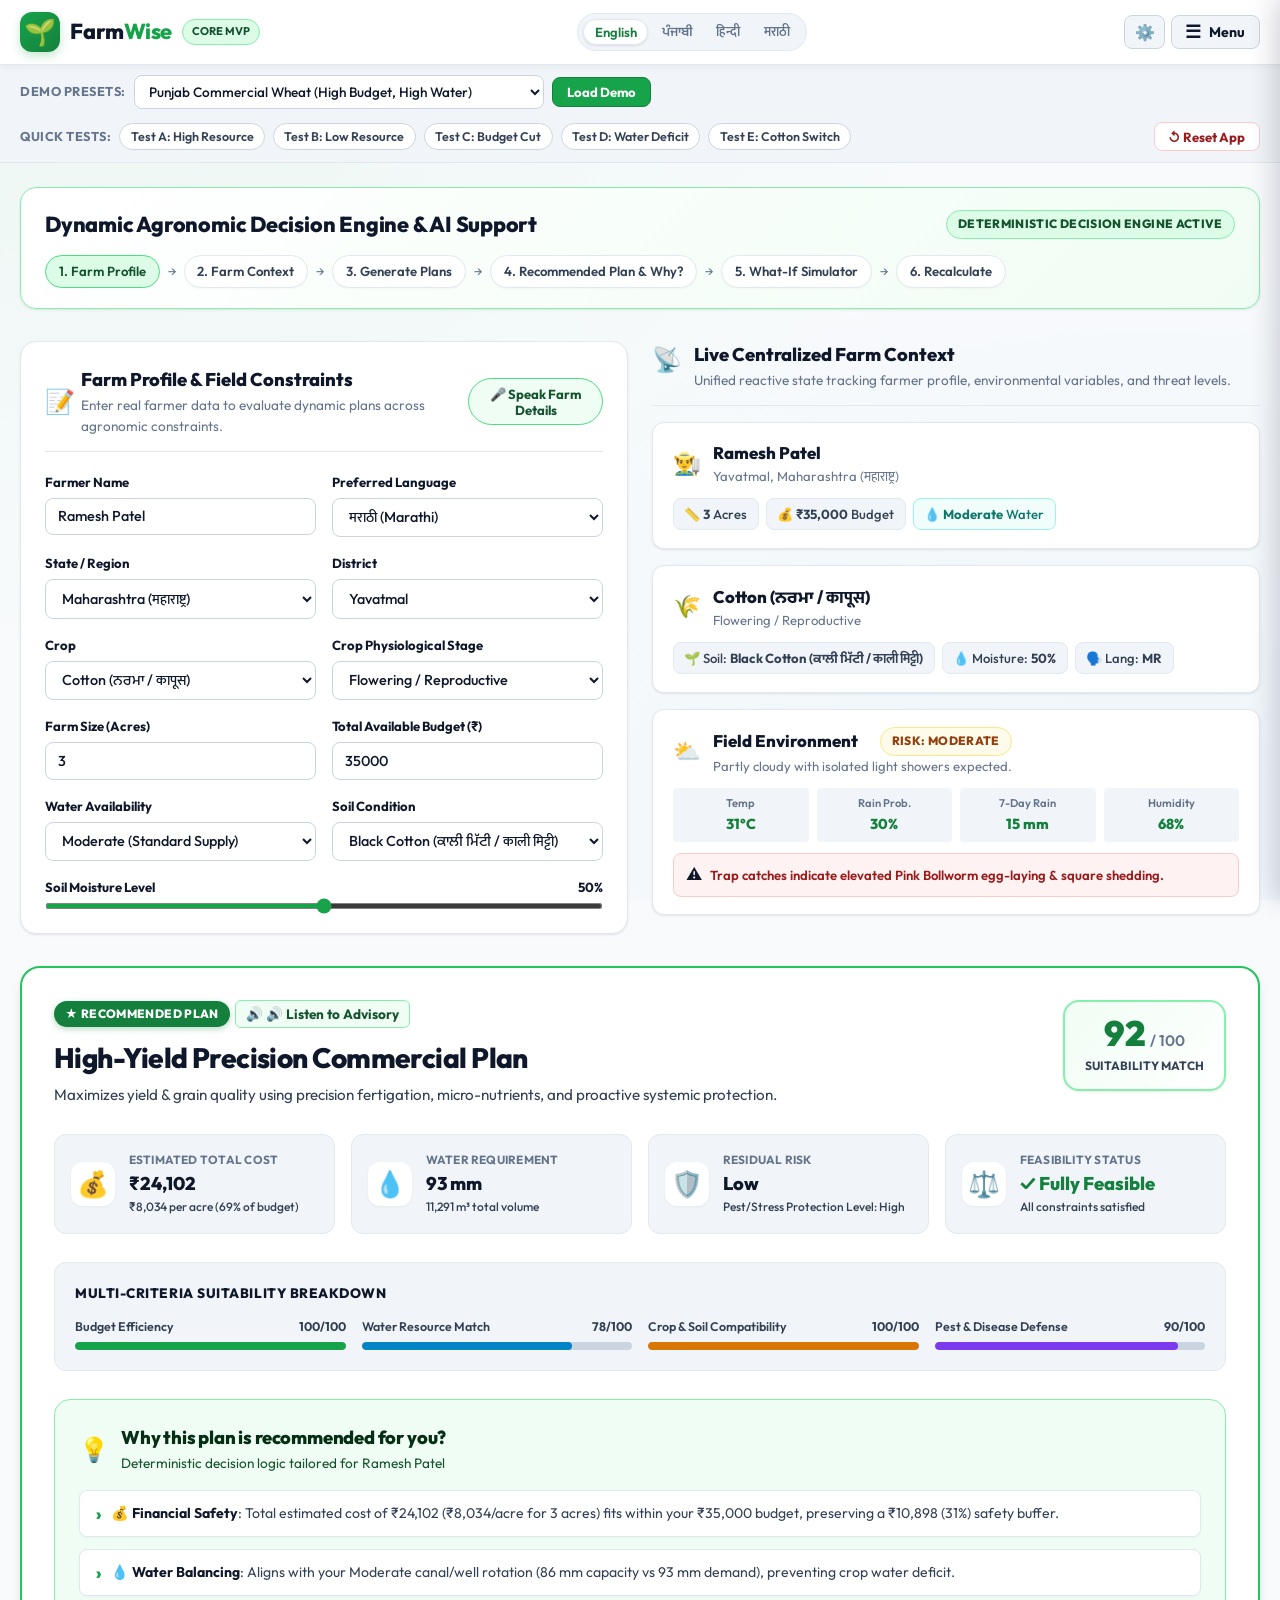
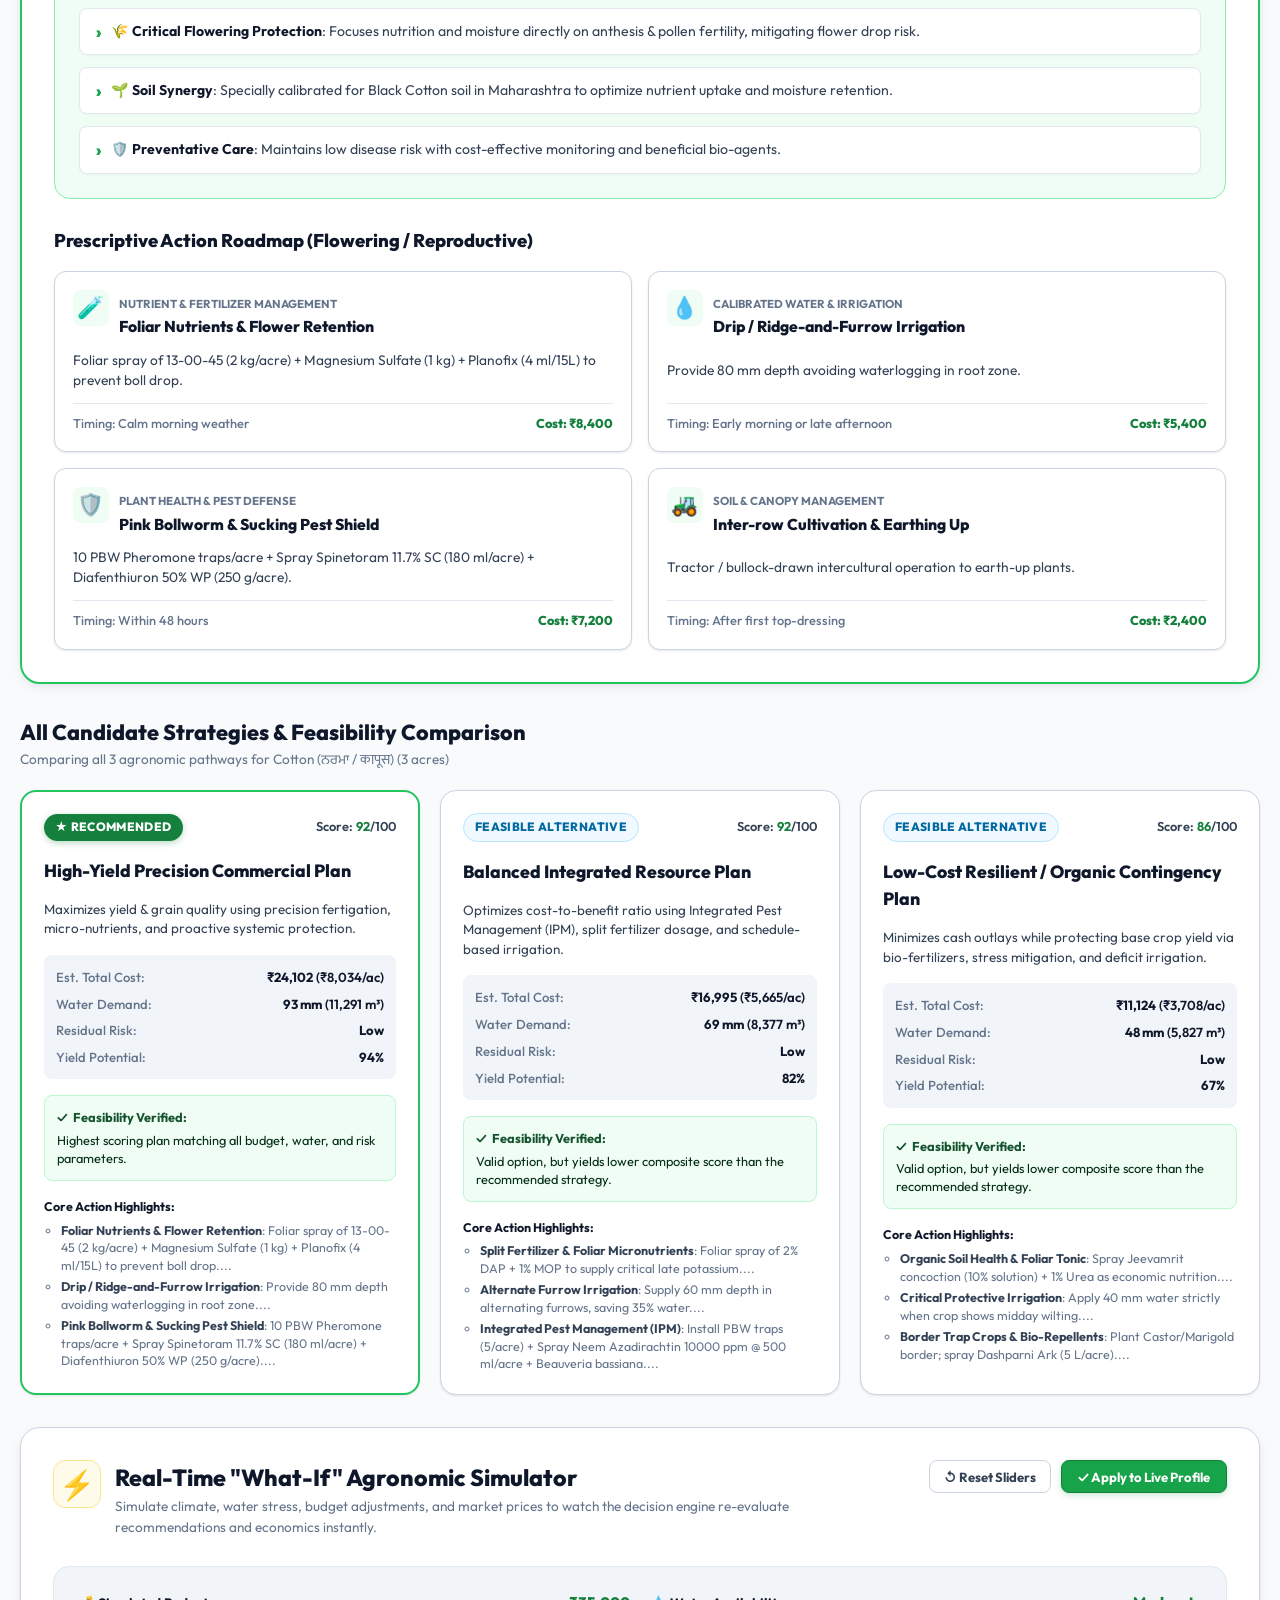
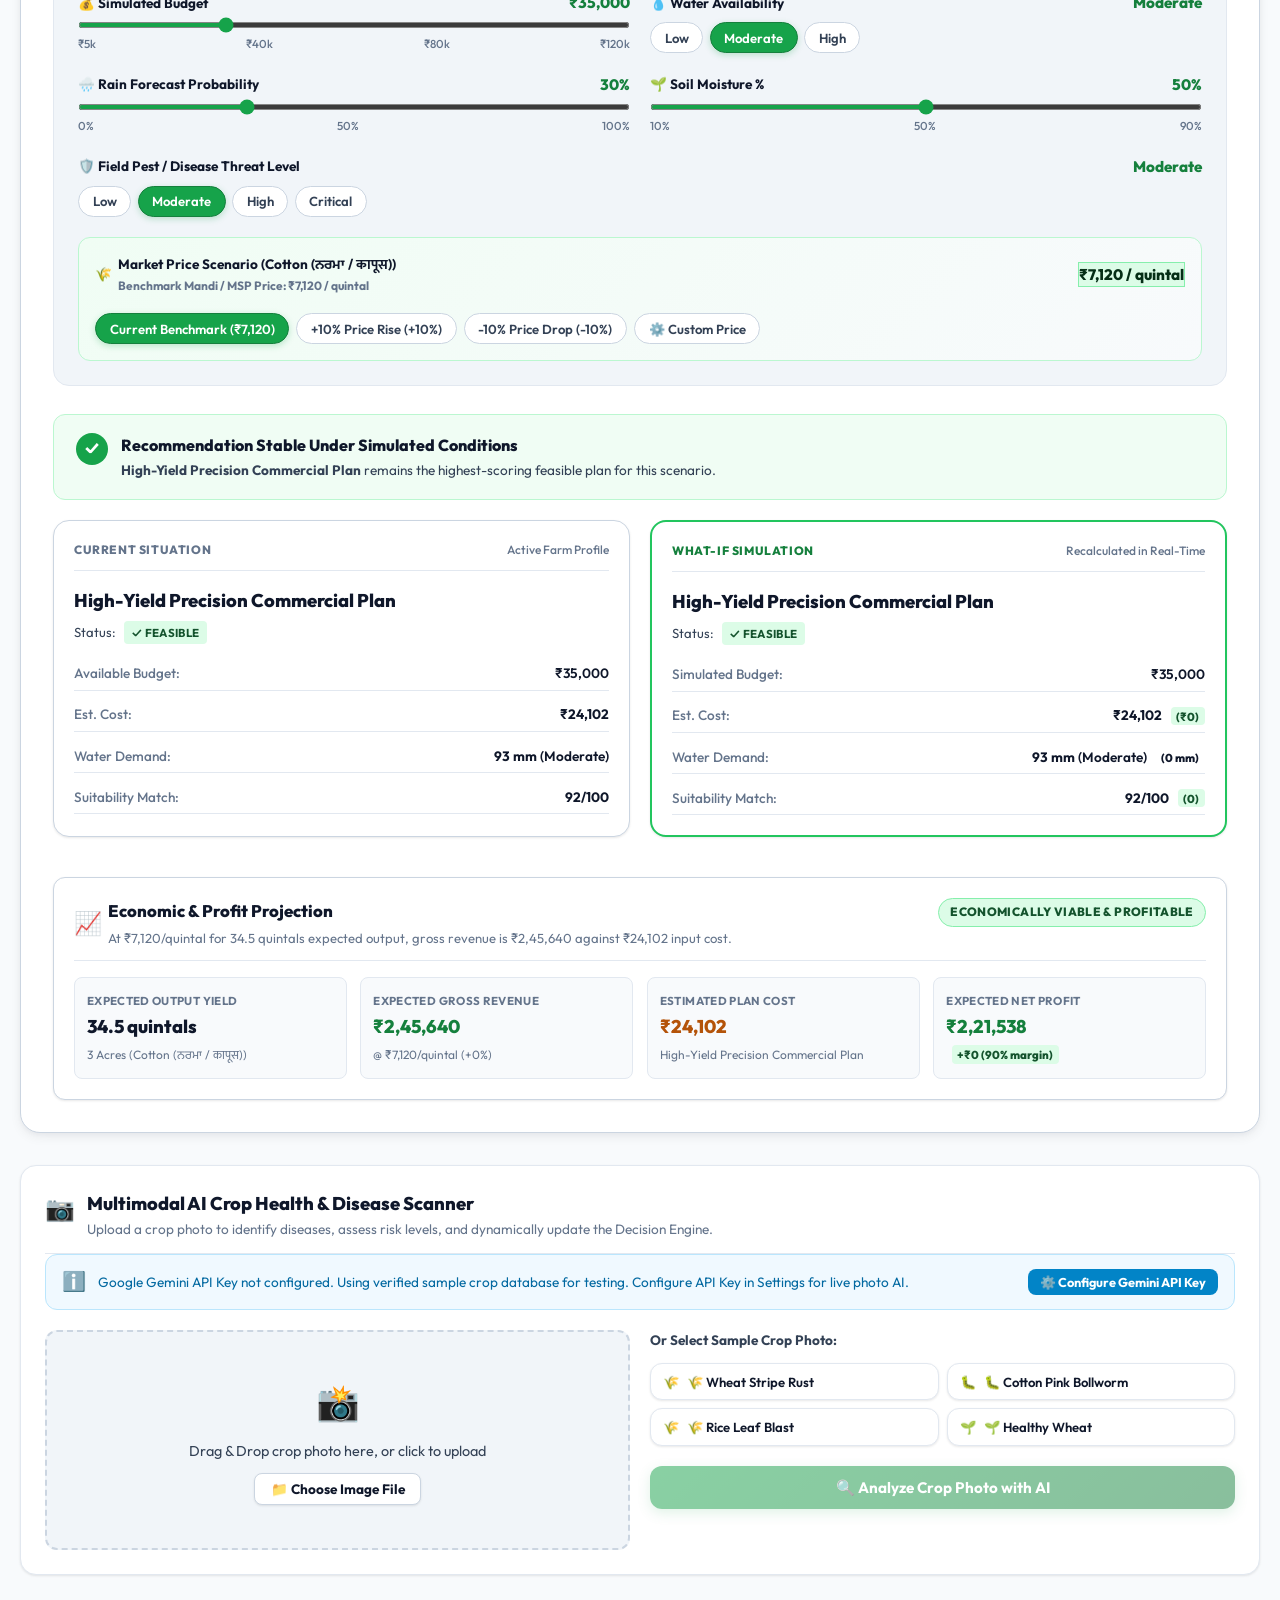
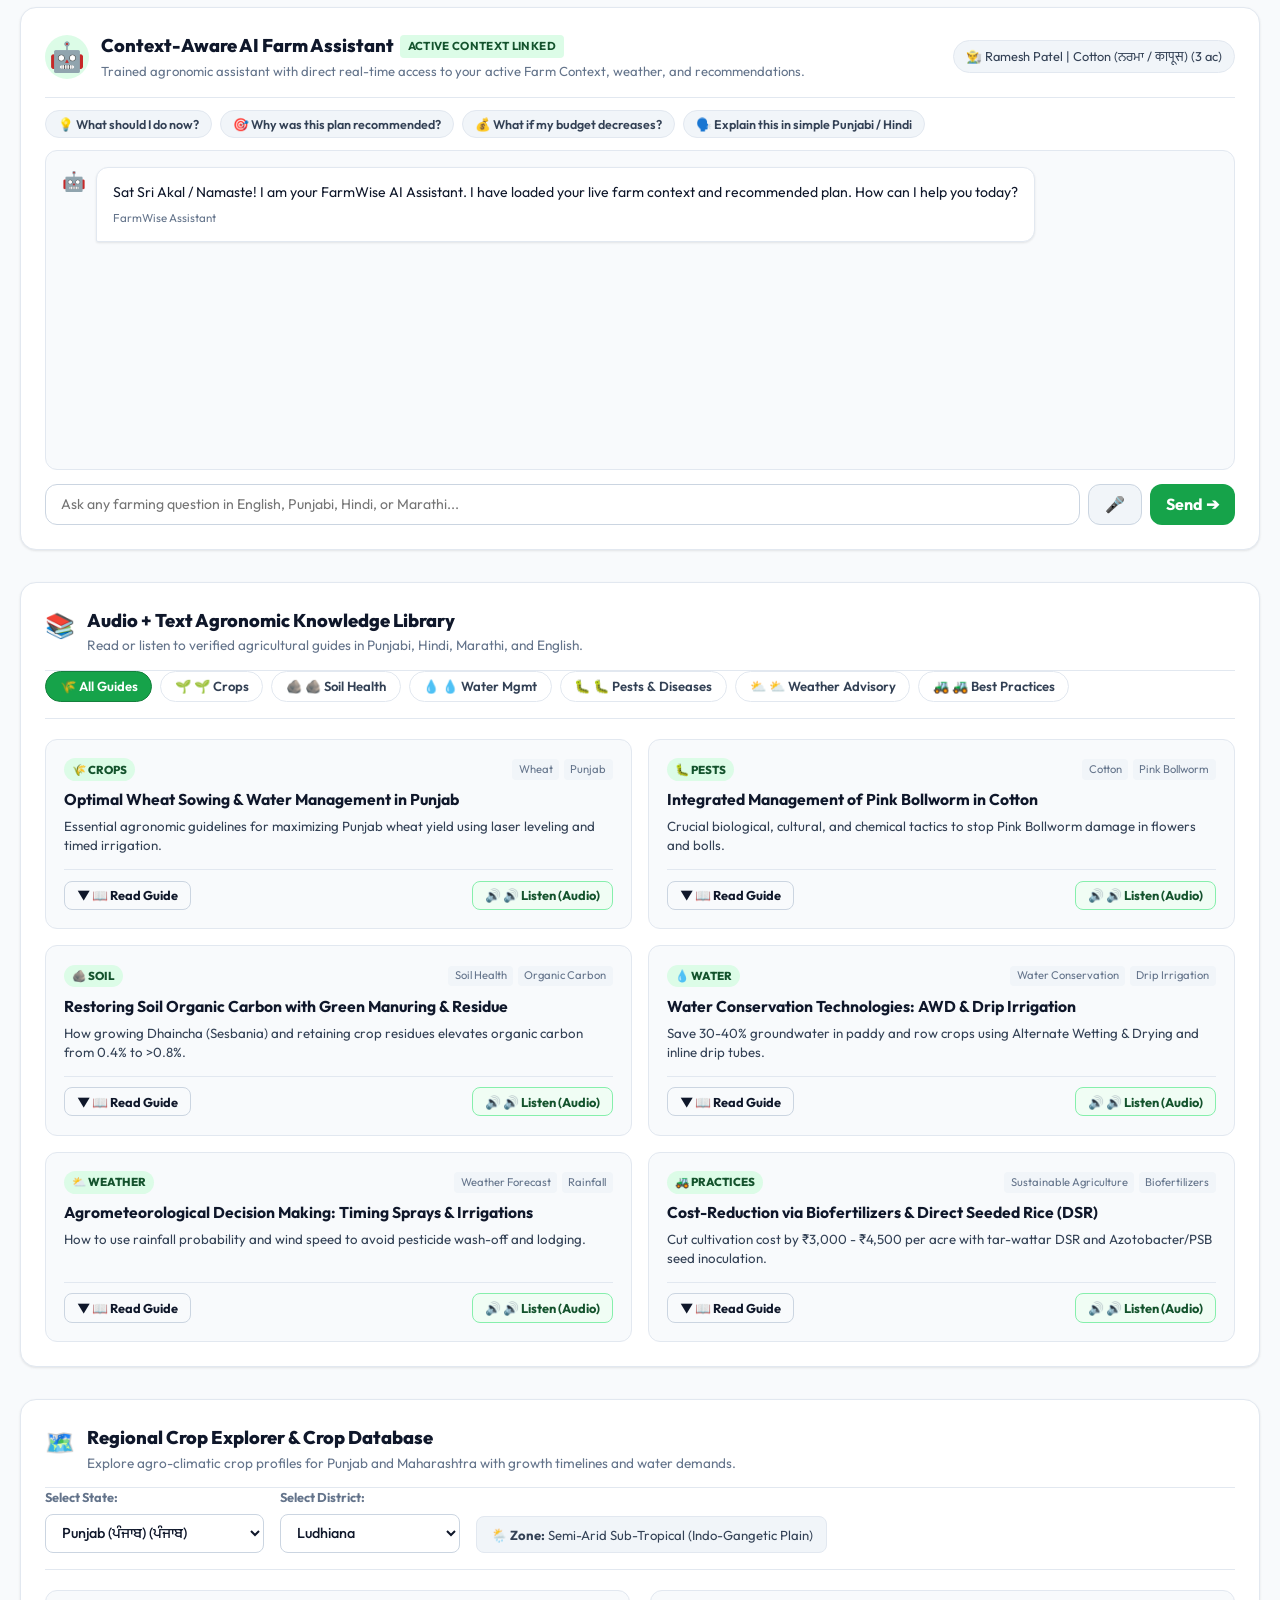
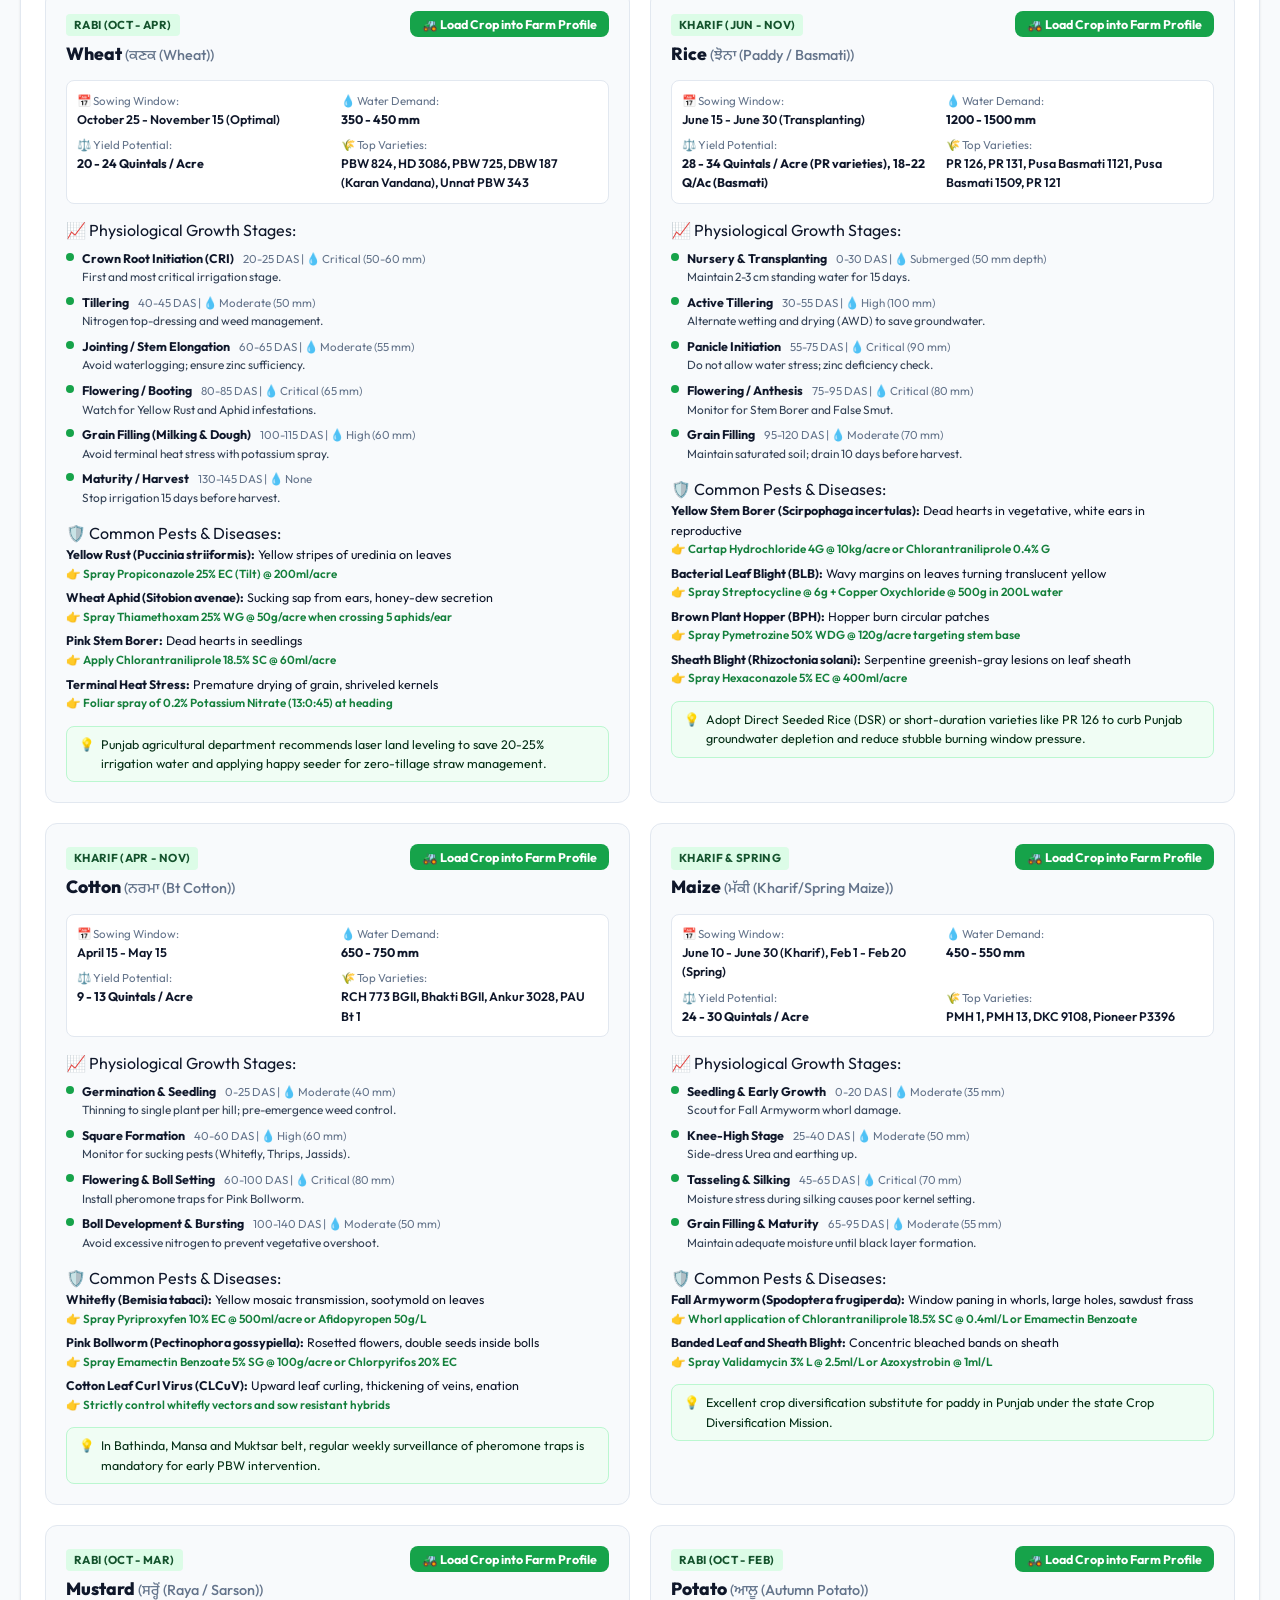
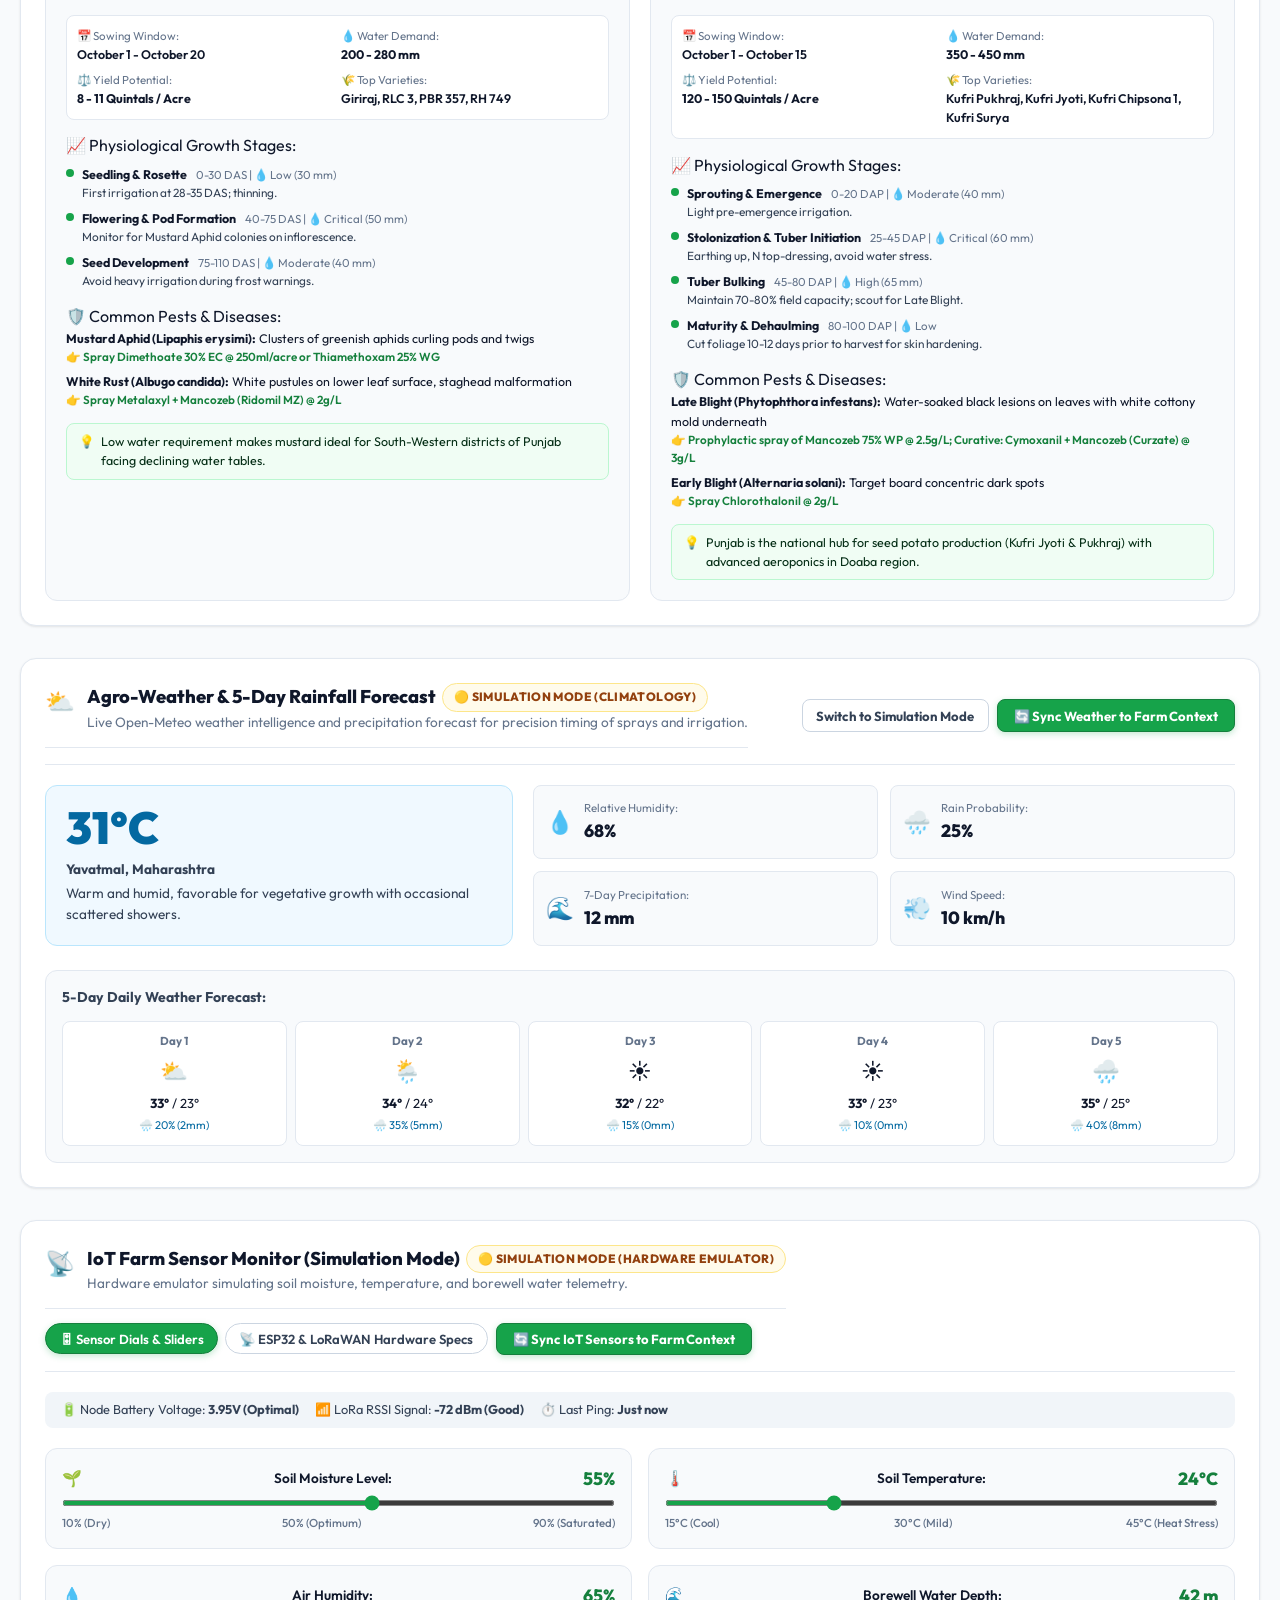
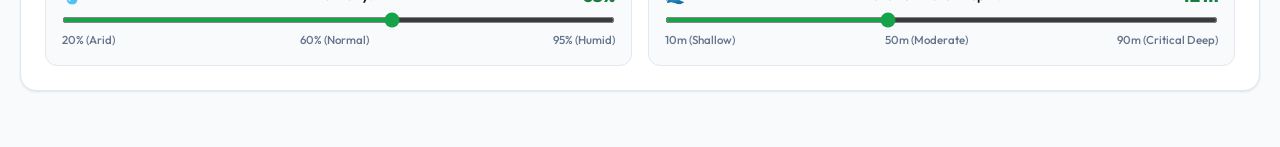
==== index.html @ 0c2447ee "Add files via upload" ====
<!DOCTYPE html>
<html lang="en">
<head>
  <meta charset="UTF-8">
  <meta name="viewport" content="width=device-width, initial-scale=1.0">
  <meta name="description" content="FarmWise - Farmer-First AI Agronomic Decision Support System & What-If Simulator for Precision Farming.">
  <title>FarmWise - Farmer-First AI Decision Engine</title>

  <!-- Google Fonts: Outfit, Inter, Mukta (Devanagari/Hindi/Marathi), Noto Sans Gurmukhi (Punjabi) -->
  <link rel="preconnect" href="https://fonts.googleapis.com">
  <link rel="preconnect" href="https://fonts.gstatic.com" crossorigin>
  <link href="https://fonts.googleapis.com/css2?family=Inter:wght@400;500;600;700;800&family=Mukta:wght@400;500;600;700;800&family=Noto+Sans+Gurmukhi:wght@400;500;600;700;800&family=Outfit:wght@400;500;600;700;800;900&display=swap" rel="stylesheet">

  <!-- Core Stylesheets -->
  <link rel="stylesheet" href="css/design-system.css">
  <link rel="stylesheet" href="css/components.css">
  <link rel="stylesheet" href="css/responsive.css">
</head>
<body>

  <!-- Top Application Header with Prominent Language Selector and Settings -->
  <header class="app-header">
    <div class="header-inner">
      <div class="brand-logo" onclick="scrollToSection('journey-banner-section')" style="cursor: pointer;">
        <div class="brand-icon">🌱</div>
        <div class="brand-name">Farm<span>Wise</span></div>
        <span class="brand-badge" data-i18n="app.badge">Punjab MVP</span>
      </div>

        <!-- Multilingual Language Switcher -->
        <div class="header-lang-selector" id="lang-selector-group">
          <button type="button" class="lang-btn active" data-lang="en">English</button>
          <button type="button" class="lang-btn" data-lang="pa">ਪੰਜਾਬੀ</button>
          <button type="button" class="lang-btn" data-lang="hi">हिन्दी</button>
          <button type="button" class="lang-btn" data-lang="mr">मराठी</button>
        </div>

        <!-- Header Actions: Settings & Collapsible Menu Trigger -->
        <div class="header-actions-group flex-row gap-xs">
          <button type="button" class="btn-settings-header" id="btn-open-settings-header" title="Settings & API Key">⚙️</button>
          <button type="button" class="btn-nav-menu" id="btn-nav-menu" aria-label="Open navigation menu" aria-expanded="false" aria-controls="nav-drawer">
            <span class="nav-menu-icon">☰</span>
            <span data-i18n="nav.menu">Menu</span>
          </button>
        </div>
      </div>
    </div>
  </header>

  <!-- Slide-out Navigation Drawer Backdrop -->
  <div id="nav-drawer-backdrop" class="nav-drawer-backdrop" aria-hidden="true"></div>

  <!-- Slide-out Navigation Drawer -->
  <aside id="nav-drawer" class="nav-drawer" aria-label="Navigation Menu" aria-hidden="true">
    <div class="drawer-header">
      <div class="drawer-brand">
        <div class="drawer-logo-circle">🌱</div>
        <div>
          <div class="drawer-title" data-i18n="app.title">FarmWise</div>
          <div class="drawer-subtitle" data-i18n="nav.allSections">All Modules & Sections</div>
        </div>
      </div>
      <button type="button" id="btn-close-nav-drawer" class="btn-drawer-close" aria-label="Close navigation menu">✕</button>
    </div>

    <div class="drawer-body">
      <div class="drawer-section-heading" data-i18n="nav.allSections">All Modules & Navigation</div>
      <nav class="drawer-nav-list" id="drawer-nav-list">
        <a href="#journey-banner-section" class="drawer-nav-item active" data-target="journey-banner-section">
          <span class="drawer-nav-icon">📊</span>
          <span class="drawer-nav-text" data-i18n="nav.dashboard">Dashboard</span>
        </a>
        <a href="#section-profile" class="drawer-nav-item" data-target="section-profile">
          <span class="drawer-nav-icon">📝</span>
          <span class="drawer-nav-text" data-i18n="nav.profile">Farm Profile</span>
        </a>
        <a href="#section-recommendation" class="drawer-nav-item" data-target="section-recommendation">
          <span class="drawer-nav-icon">★</span>
          <span class="drawer-nav-text" data-i18n="nav.recommendation">Crop Advisory</span>
        </a>
        <a href="#section-alternatives" class="drawer-nav-item" data-target="section-alternatives">
          <span class="drawer-nav-icon">⚖️</span>
          <span class="drawer-nav-text" data-i18n="nav.alternatives">Alternative Plans</span>
        </a>
        <a href="#section-whatif" class="drawer-nav-item" data-target="section-whatif">
          <span class="drawer-nav-icon">⚡</span>
          <span class="drawer-nav-text" data-i18n="nav.whatif">What-If Simulator</span>
        </a>
        <a href="#section-cropscan" class="drawer-nav-item" data-target="section-cropscan">
          <span class="drawer-nav-icon">🔍</span>
          <span class="drawer-nav-text" data-i18n="nav.cropScan">Crop Scan (AI)</span>
        </a>
        <a href="#section-assistant" class="drawer-nav-item" data-target="section-assistant">
          <span class="drawer-nav-icon">🤖</span>
          <span class="drawer-nav-text" data-i18n="nav.assistant">AI Farm Assistant</span>
        </a>
        <a href="#section-library" class="drawer-nav-item" data-target="section-library">
          <span class="drawer-nav-icon">📚</span>
          <span class="drawer-nav-text" data-i18n="nav.library">Knowledge Library</span>
        </a>
        <a href="#section-regional" class="drawer-nav-item" data-target="section-regional">
          <span class="drawer-nav-icon">🗺️</span>
          <span class="drawer-nav-text" data-i18n="nav.regionalCrops">Regional Crops</span>
        </a>
        <a href="#section-weather" class="drawer-nav-item" data-target="section-weather">
          <span class="drawer-nav-icon">🌦️</span>
          <span class="drawer-nav-text" data-i18n="nav.weather">Weather Forecast</span>
        </a>
        <a href="#section-iot" class="drawer-nav-item" data-target="section-iot">
          <span class="drawer-nav-icon">📡</span>
          <span class="drawer-nav-text" data-i18n="nav.iot">IoT Farm Monitor</span>
        </a>
        <button type="button" id="btn-drawer-settings" class="drawer-nav-item btn-drawer-action">
          <span class="drawer-nav-icon">⚙️</span>
          <span class="drawer-nav-text" data-i18n="nav.settings">Settings & API Key</span>
        </button>
      </nav>
    </div>

    <div class="drawer-footer">
      <div class="drawer-footer-badge">
        <span>🟢</span>
        <span data-i18n="app.deterministicActive">Deterministic Calculation Active</span>
      </div>
    </div>
  </aside>

  <!-- Demo Presets & Quick Test Controls Bar -->
  <div class="demo-bar" id="demo-controls-bar">
    <!-- Populated dynamically by demoControls.js -->
  </div>

  <!-- Main Container -->
  <main class="main-content">

    <!-- User Journey Stepper Banner -->
    <section class="journey-banner" id="journey-banner-section">
      <div class="journey-title-row">
        <h1 class="journey-main-title" data-i18n="app.subtitle">Farmer-First AI Decision Engine & Decision Support</h1>
        <span class="badge badge-emerald" data-i18n="app.deterministicActive">Deterministic Calculation Active</span>
      </div>
      <div class="journey-steps-list">
        <div class="step-chip active" onclick="scrollToSection('section-profile')" data-i18n="stepper.step1">
          1. Farm Profile
        </div>
        <span class="step-arrow">→</span>
        <div class="step-chip" onclick="scrollToSection('section-profile')" data-i18n="stepper.step2">
          2. Farm Context
        </div>
        <span class="step-arrow">→</span>
        <div class="step-chip" onclick="scrollToSection('section-recommendation')" data-i18n="stepper.step3">
          3. Generate Plans
        </div>
        <span class="step-arrow">→</span>
        <div class="step-chip" onclick="scrollToSection('section-recommendation')" data-i18n="stepper.step4">
          4. Recommended Plan & Why?
        </div>
        <span class="step-arrow">→</span>
        <div class="step-chip" onclick="scrollToSection('section-whatif')" data-i18n="stepper.step5">
          5. What-If Simulator
        </div>
        <span class="step-arrow">→</span>
        <div class="step-chip" onclick="scrollToSection('section-whatif')" data-i18n="stepper.step6">
          6. Recalculate
        </div>
      </div>
    </section>

    <!-- Top 2-Column Section: Profile Form + Live Context Display -->
    <section id="section-profile" class="section-grid-2col">
      <!-- Farm Profile Form -->
      <div class="form-card" id="farm-profile-container">
        <!-- Rendered & localized by profileForm.js -->
      </div>

      <!-- Live Centralized Farm Context Display -->
      <div class="context-summary-wrapper">
        <div id="farm-context-summary">
          <!-- Populated by contextDisplay.js -->
        </div>
      </div>
    </section>

    <!-- Recommended Plan Hero View -->
    <section id="section-recommendation">
      <div id="recommended-plan-container">
        <!-- Populated by recommendationView.js -->
      </div>
    </section>

    <!-- Alternative Plans & Feasibility Comparison -->
    <section id="section-alternatives">
      <div id="alternative-plans-container">
        <!-- Populated by alternativesView.js -->
      </div>
    </section>

    <!-- Interactive Real-Time What-If Simulator -->
    <section id="section-whatif">
      <div id="whatif-simulator-container">
        <!-- Populated by whatIfSimulator.js -->
      </div>
    </section>

    <!-- Multimodal AI Crop Disease Scanner -->
    <section id="section-cropscan">
      <div id="crop-scan-container">
        <!-- Populated by cropScanView.js -->
      </div>
    </section>

    <!-- Context-Aware AI Farm Assistant -->
    <section id="section-assistant">
      <div id="ai-assistant-container">
        <!-- Populated by assistantView.js -->
      </div>
    </section>

    <!-- Multilingual Audio + Text Knowledge Library -->
    <section id="section-library">
      <div id="knowledge-library-container">
        <!-- Populated by knowledgeLibraryView.js -->
      </div>
    </section>

    <!-- Regional Crop Explorer -->
    <section id="section-regional">
      <div id="regional-crops-container">
        <!-- Populated by regionalCropsView.js -->
      </div>
    </section>

    <!-- Agro-Weather & 5-Day Rainfall Forecast -->
    <section id="section-weather">
      <div id="weather-container">
        <!-- Populated by weatherView.js -->
      </div>
    </section>

    <!-- IoT Farm Monitor (Simulation Mode & Hardware Specs) -->
    <section id="section-iot">
      <div id="iot-monitor-container">
        <!-- Populated by iotMonitorView.js -->
      </div>
    </section>

  </main>

  <!-- Application Toast Notification Element -->
  <div id="farmwise-toast" class="farmwise-toast"></div>

  <!-- Application Bootstrap -->
  <script type="module" src="js/app.js"></script>
</body>
</html>
---- css/design-system.css ----
/**
 * @file design-system.css
 * FarmWise Light Farmer-Friendly Design System
 * Bright, Clean, Outdoor-Readable Theme with Multilingual Regional Script Support
 */

:root {
  /* Core Agricultural Light Palette */
  --primary-900: #052e16;
  --primary-800: #14532d;
  --primary-700: #15803d;
  --primary-600: #16a34a; /* Main Action Green */
  --primary-500: #22c55e;
  --primary-400: #4ade80;
  --primary-300: #86efac;
  --primary-200: #bbf7d0;
  --primary-100: #dcfce7;
  --primary-50:  #f0fdf4;

  /* Natural Earth Accents */
  --accent-earth: #78350f;
  --accent-amber: #d97706;
  --accent-amber-light: #fffbeb;
  --accent-amber-border: #fde68a;
  --accent-amber-text: #92400e;

  --accent-blue: #0284c7;
  --accent-blue-light: #f0f9ff;
  --accent-blue-border: #bae6fd;
  --accent-blue-text: #0369a1;

  --accent-rose: #dc2626;
  --accent-rose-light: #fef2f2;
  --accent-rose-border: #fecaca;
  --accent-rose-text: #991b1b;

  --accent-teal: #0f766e;
  --accent-teal-light: #f0fdfa;
  --accent-teal-border: #99f6e4;

  /* Bright, Crisp Surface Colors (No Dark Backgrounds) */
  --bg-app: #f8fafc;
  --bg-surface: #ffffff;
  --bg-surface-elevated: #ffffff;
  --bg-card: #ffffff;
  --bg-input: #ffffff;
  --bg-muted: #f1f5f9;
  --bg-highlight: #f0fdf4;

  /* High-Contrast Borders */
  --border-subtle: #e2e8f0;
  --border-medium: #cbd5e1;
  --border-card: #e2e8f0;
  --border-green: #86efac;
  --border-focus: #16a34a;

  /* High-Legibility Charcoal Typography */
  --font-sans: 'Outfit', 'Inter', 'Mukta', 'Noto Sans Devanagari', 'Noto Sans Gurmukhi', -apple-system, BlinkMacSystemFont, 'Segoe UI', Roboto, sans-serif;
  --font-indic: 'Mukta', 'Noto Sans Devanagari', 'Noto Sans Gurmukhi', sans-serif;

  --text-main: #0f172a;       /* Deep Slate Charcoal */
  --text-sub: #334155;        /* Medium Dark Charcoal */
  --text-muted: #64748b;      /* Slate Gray for secondary captions */
  --text-emerald: #15803d;    /* Crisp Forest Green */
  --text-amber: #b45309;      /* Dark Amber for high outdoor contrast */
  --text-rose: #b91c1c;       /* Dark Red */

  /* Radii */
  --radius-xs: 4px;
  --radius-sm: 8px;
  --radius-md: 12px;
  --radius-lg: 16px;
  --radius-xl: 20px;
  --radius-full: 9999px;

  /* Soft Natural Shadows */
  --shadow-sm: 0 1px 3px rgba(0, 0, 0, 0.06), 0 1px 2px rgba(0, 0, 0, 0.04);
  --shadow-md: 0 4px 12px rgba(15, 23, 42, 0.06), 0 2px 4px rgba(15, 23, 42, 0.03);
  --shadow-lg: 0 10px 25px rgba(15, 23, 42, 0.08), 0 4px 10px rgba(15, 23, 42, 0.04);
  --shadow-card-hover: 0 12px 28px rgba(22, 163, 74, 0.12), 0 4px 10px rgba(0, 0, 0, 0.05);

  /* Transitions */
  --transition-fast: 0.15s ease;
  --transition-normal: 0.25s ease;
}

/* Base Resets */
*, *::before, *::after {
  box-sizing: border-box;
  margin: 0;
  padding: 0;
}

html {
  font-family: var(--font-sans);
  color: var(--text-main);
  background-color: var(--bg-app);
  background-image: 
    radial-gradient(at 10% 10%, rgba(34, 197, 94, 0.05) 0px, transparent 50%),
    radial-gradient(at 90% 90%, rgba(2, 132, 199, 0.04) 0px, transparent 50%);
  background-attachment: fixed;
  font-size: 16px;
  line-height: 1.55;
  -webkit-font-smoothing: antialiased;
  -moz-osx-font-smoothing: grayscale;
}

body {
  min-height: 100vh;
  display: flex;
  flex-direction: column;
  color: var(--text-main);
}

a {
  color: var(--primary-700);
  text-decoration: none;
  transition: color var(--transition-fast);
}

a:hover {
  color: var(--primary-800);
}

button, input, select, textarea {
  font-family: inherit;
  font-size: inherit;
  color: inherit;
}
---- css/components.css ----
/**
 * @file components.css
 * FarmWise Light Farmer-Friendly UI Component Styles
 * High Outdoor Contrast, White Cards, Fresh Agricultural Accents & Multilingual Support
 */

/* Header & Nav */
.app-header {
  background: #ffffff;
  border-bottom: 1px solid var(--border-subtle);
  position: sticky;
  top: 0;
  z-index: 100;
  padding: 0.75rem 1.25rem;
  box-shadow: 0 2px 8px rgba(0, 0, 0, 0.04);
}

.header-inner {
  max-width: 1280px;
  margin: 0 auto;
  display: flex;
  align-items: center;
  justify-content: space-between;
  gap: 1rem;
}

.brand-logo {
  display: flex;
  align-items: center;
  gap: 0.65rem;
}

.brand-icon {
  font-size: 1.6rem;
  background: linear-gradient(135deg, #16a34a, #15803d);
  width: 40px;
  height: 40px;
  border-radius: var(--radius-md);
  display: flex;
  align-items: center;
  justify-content: center;
  color: #fff;
  box-shadow: 0 4px 10px rgba(22, 163, 74, 0.25);
}

.brand-name {
  font-size: 1.35rem;
  font-weight: 800;
  letter-spacing: -0.02em;
  color: var(--text-main);
}

.brand-name span {
  color: var(--primary-600);
}

.brand-badge {
  font-size: 0.7rem;
  font-weight: 700;
  text-transform: uppercase;
  background: var(--primary-100);
  color: var(--primary-800);
  padding: 0.2rem 0.55rem;
  border-radius: var(--radius-full);
  border: 1px solid var(--primary-300);
}

/* Header Language Selector */
.header-lang-selector {
  display: flex;
  align-items: center;
  background: var(--bg-muted);
  border: 1px solid var(--border-subtle);
  border-radius: var(--radius-full);
  padding: 0.2rem 0.3rem;
  gap: 0.2rem;
}

.lang-btn {
  background: transparent;
  border: none;
  color: var(--text-muted);
  padding: 0.25rem 0.65rem;
  border-radius: var(--radius-full);
  font-size: 0.82rem;
  font-weight: 600;
  cursor: pointer;
  transition: all var(--transition-fast);
}

.lang-btn:hover {
  color: var(--text-main);
}

.lang-btn.active {
  background: #ffffff;
  color: var(--primary-700);
  box-shadow: var(--shadow-sm);
  border: 1px solid var(--border-subtle);
}

.header-nav {
  display: flex;
  align-items: center;
  gap: 0.4rem;
}

.nav-link {
  font-size: 0.88rem;
  font-weight: 600;
  color: var(--text-sub);
  padding: 0.4rem 0.75rem;
  border-radius: var(--radius-sm);
  transition: all var(--transition-fast);
  cursor: pointer;
  background: transparent;
  border: none;
}

.nav-link:hover {
  color: var(--primary-700);
  background: var(--primary-50);
}

/* Demo Controls Bar */
.demo-bar {
  background: #f1f5f9;
  border-bottom: 1px solid var(--border-subtle);
  padding: 0.65rem 1.25rem;
}

.demo-bar-wrapper {
  max-width: 1280px;
  margin: 0 auto;
  display: flex;
  flex-wrap: wrap;
  align-items: center;
  justify-content: space-between;
  gap: 0.85rem;
}

.demo-presets-group, .demo-quick-tests, .demo-reset-group {
  display: flex;
  align-items: center;
  gap: 0.5rem;
  flex-wrap: wrap;
}

.demo-label {
  font-size: 0.8rem;
  font-weight: 700;
  color: var(--text-muted);
  text-transform: uppercase;
  letter-spacing: 0.04em;
}

.demo-select {
  background: #ffffff;
  border: 1px solid var(--border-medium);
  color: var(--text-main);
  padding: 0.35rem 0.65rem;
  border-radius: var(--radius-sm);
  font-size: 0.85rem;
  font-weight: 500;
  cursor: pointer;
  outline: none;
}

.demo-select:focus {
  border-color: var(--primary-600);
  box-shadow: 0 0 0 2px rgba(22, 163, 74, 0.15);
}

.btn-demo-load, .btn-reset-app {
  background: var(--primary-600);
  color: #fff;
  border: 1px solid var(--primary-700);
  padding: 0.35rem 0.85rem;
  border-radius: var(--radius-sm);
  font-size: 0.82rem;
  font-weight: 700;
  cursor: pointer;
  transition: all var(--transition-fast);
}

.btn-demo-load:hover {
  background: var(--primary-700);
}

.btn-reset-app {
  background: #fff;
  border: 1px solid var(--accent-rose-border);
  color: var(--accent-rose-text);
}

.btn-reset-app:hover {
  background: var(--accent-rose-light);
}

.btn-test-pill {
  background: #ffffff;
  border: 1px solid var(--border-medium);
  color: var(--text-sub);
  padding: 0.3rem 0.65rem;
  border-radius: var(--radius-full);
  font-size: 0.78rem;
  font-weight: 600;
  cursor: pointer;
  transition: all var(--transition-fast);
}

.btn-test-pill:hover {
  background: var(--primary-50);
  color: var(--primary-700);
  border-color: var(--primary-400);
}

/* Main Container */
.main-content {
  max-width: 1280px;
  margin: 0 auto;
  padding: 1.5rem 1.25rem 3.5rem;
  width: 100%;
  display: flex;
  flex-direction: column;
  gap: 2rem;
}

/* User Journey Stepper Banner */
.journey-banner {
  background: linear-gradient(135deg, #ffffff, #f0fdf4);
  border: 1px solid var(--border-green);
  border-radius: var(--radius-lg);
  padding: 1.25rem 1.5rem;
  display: flex;
  flex-direction: column;
  gap: 0.85rem;
  box-shadow: var(--shadow-sm);
}

.journey-title-row {
  display: flex;
  align-items: center;
  justify-content: space-between;
  flex-wrap: wrap;
  gap: 0.5rem;
}

.journey-main-title {
  font-size: 1.35rem;
  font-weight: 800;
  color: var(--text-main);
  letter-spacing: -0.01em;
}

.journey-steps-list {
  display: flex;
  align-items: center;
  gap: 0.5rem;
  flex-wrap: wrap;
}

.step-chip {
  font-size: 0.82rem;
  font-weight: 600;
  background: #ffffff;
  border: 1px solid var(--border-subtle);
  color: var(--text-sub);
  padding: 0.35rem 0.8rem;
  border-radius: var(--radius-full);
  display: flex;
  align-items: center;
  gap: 0.35rem;
  cursor: pointer;
  transition: all var(--transition-fast);
  box-shadow: 0 1px 2px rgba(0,0,0,0.03);
}

.step-chip:hover, .step-chip.active {
  background: var(--primary-100);
  color: var(--primary-800);
  border-color: var(--primary-400);
}

.step-arrow {
  color: var(--text-muted);
  font-size: 0.8rem;
}

/* Grid Layouts */
.section-grid-2col {
  display: grid;
  grid-template-columns: 1fr 1fr;
  gap: 1.5rem;
}

/* White Form Card */
.form-card {
  background: #ffffff;
  border: 1px solid var(--border-card);
  border-radius: var(--radius-lg);
  padding: 1.5rem;
  box-shadow: var(--shadow-sm);
  display: flex;
  flex-direction: column;
  gap: 1.25rem;
}

.form-header {
  display: flex;
  align-items: flex-start;
  gap: 0.75rem;
  border-bottom: 1px solid var(--border-subtle);
  padding-bottom: 0.85rem;
}

.form-icon {
  font-size: 1.5rem;
}

.form-title {
  font-size: 1.15rem;
  font-weight: 800;
  color: var(--text-main);
}

.form-subtitle {
  font-size: 0.85rem;
  color: var(--text-muted);
}

.fields-grid {
  display: grid;
  grid-template-columns: repeat(2, 1fr);
  gap: 1rem;
}

.field-group {
  display: flex;
  flex-direction: column;
  gap: 0.35rem;
}

.field-group.span-2 {
  grid-column: span 2;
}

.field-label {
  font-size: 0.82rem;
  font-weight: 700;
  color: var(--text-main);
  display: flex;
  justify-content: space-between;
  align-items: center;
}

.field-input, .field-select {
  background: #ffffff;
  border: 1px solid var(--border-medium);
  border-radius: var(--radius-sm);
  color: var(--text-main);
  padding: 0.55rem 0.75rem;
  font-size: 0.9rem;
  font-weight: 500;
  outline: none;
  transition: border-color var(--transition-fast), box-shadow var(--transition-fast);
  width: 100%;
}

.field-input:focus, .field-select:focus {
  border-color: var(--primary-600);
  box-shadow: 0 0 0 3px rgba(22, 163, 74, 0.15);
}

.range-slider-wrapper {
  display: flex;
  flex-direction: column;
  gap: 0.35rem;
}

.field-range {
  accent-color: var(--primary-600);
  cursor: pointer;
  height: 6px;
  border-radius: var(--radius-full);
}

/* Farm Context Summary Styles */
.context-grid {
  display: flex;
  flex-direction: column;
  gap: 1rem;
}

.context-card {
  background: #ffffff;
  border: 1px solid var(--border-card);
  border-radius: var(--radius-md);
  padding: 1.1rem 1.25rem;
  box-shadow: var(--shadow-sm);
}

.context-card-header {
  display: flex;
  align-items: center;
  gap: 0.75rem;
  margin-bottom: 0.75rem;
}

.context-icon {
  font-size: 1.4rem;
}

.context-title {
  font-size: 1.05rem;
  font-weight: 800;
  color: var(--text-main);
}

.context-subtitle {
  font-size: 0.82rem;
  color: var(--text-muted);
}

.context-chips {
  display: flex;
  flex-wrap: wrap;
  gap: 0.45rem;
}

.chip {
  background: var(--bg-muted);
  border: 1px solid var(--border-subtle);
  color: var(--text-sub);
  padding: 0.3rem 0.65rem;
  border-radius: var(--radius-sm);
  font-size: 0.82rem;
  font-weight: 500;
}

.weather-metrics-row {
  display: grid;
  grid-template-columns: repeat(4, 1fr);
  gap: 0.5rem;
  margin: 0.75rem 0 0.5rem;
}

.weather-metric {
  background: var(--bg-muted);
  border-radius: var(--radius-xs);
  padding: 0.45rem 0.5rem;
  text-align: center;
  display: flex;
  flex-direction: column;
}

.w-label {
  font-size: 0.7rem;
  color: var(--text-muted);
  font-weight: 600;
}

.w-val {
  font-size: 0.9rem;
  font-weight: 800;
  color: var(--primary-700);
}

.risk-indicator-box {
  background: var(--accent-rose-light);
  border: 1px solid var(--accent-rose-border);
  border-radius: var(--radius-sm);
  padding: 0.55rem 0.75rem;
  display: flex;
  align-items: center;
  gap: 0.5rem;
  margin-top: 0.65rem;
}

.risk-icon {
  font-size: 1rem;
}

.risk-text {
  font-size: 0.82rem;
  color: var(--accent-rose-text);
  font-weight: 600;
}

/* Badges */
.badge {
  display: inline-flex;
  align-items: center;
  gap: 0.3rem;
  padding: 0.25rem 0.7rem;
  border-radius: var(--radius-full);
  font-size: 0.75rem;
  font-weight: 800;
  letter-spacing: 0.03em;
  text-transform: uppercase;
}

.badge-recommended {
  background: #15803d;
  color: #ffffff;
  box-shadow: 0 2px 6px rgba(21, 128, 61, 0.3);
}

.badge-conditional {
  background: var(--accent-amber-light);
  border: 1px solid var(--accent-amber-border);
  color: var(--accent-amber-text);
}

.badge-feasible-alt {
  background: var(--accent-blue-light);
  border: 1px solid var(--accent-blue-border);
  color: var(--accent-blue-text);
}

.badge-infeasible {
  background: var(--accent-rose-light);
  border: 1px solid var(--accent-rose-border);
  color: var(--accent-rose-text);
}

.badge-emerald {
  background: var(--primary-100);
  border: 1px solid var(--primary-300);
  color: var(--primary-800);
}

.badge-amber {
  background: var(--accent-amber-light);
  border: 1px solid var(--accent-amber-border);
  color: var(--accent-amber-text);
}

.badge-rose, .badge-danger-glow {
  background: var(--accent-rose-light);
  border: 1px solid var(--accent-rose-border);
  color: var(--accent-rose-text);
}

.badge-blue {
  background: var(--accent-blue-light);
  border: 1px solid var(--accent-blue-border);
  color: var(--accent-blue-text);
}

.badge-teal {
  background: var(--accent-teal-light);
  border: 1px solid var(--accent-teal-border);
  color: var(--accent-teal);
}

.badge-emerald-sm {
  background: var(--primary-100);
  color: var(--primary-800);
  padding: 0.15rem 0.5rem;
  border-radius: var(--radius-xs);
  font-size: 0.72rem;
  font-weight: 700;
}

.badge-amber-sm {
  background: var(--accent-amber-light);
  color: var(--accent-amber-text);
  padding: 0.15rem 0.5rem;
  border-radius: var(--radius-xs);
  font-size: 0.72rem;
  font-weight: 700;
}

/* Recommendation Hero View (Clean Bright Card) */
.recommendation-hero-card {
  background: #ffffff;
  border-radius: var(--radius-xl);
  padding: 2rem;
  box-shadow: var(--shadow-md);
  display: flex;
  flex-direction: column;
  gap: 1.75rem;
  position: relative;
}

.hero-feasible {
  border: 2px solid var(--primary-500);
}

.hero-warning {
  border: 2px solid var(--accent-amber);
}

.rec-header {
  display: flex;
  justify-content: space-between;
  align-items: flex-start;
  gap: 1.5rem;
  flex-wrap: wrap;
}

.rec-title {
  font-size: 1.75rem;
  font-weight: 800;
  color: var(--text-main);
  margin: 0.5rem 0 0.25rem;
  letter-spacing: -0.02em;
}

.rec-desc {
  font-size: 0.95rem;
  color: var(--text-sub);
  max-width: 800px;
  line-height: 1.5;
}

.rec-score-box {
  background: linear-gradient(135deg, #f0fdf4, #ffffff);
  border: 2px solid var(--primary-300);
  border-radius: var(--radius-lg);
  padding: 0.85rem 1.25rem;
  text-align: center;
  min-width: 140px;
  display: flex;
  flex-direction: column;
  align-items: center;
  justify-content: center;
  box-shadow: var(--shadow-sm);
}

.score-radial {
  display: flex;
  align-items: baseline;
  gap: 0.2rem;
}

.score-number {
  font-size: 2.2rem;
  font-weight: 900;
  color: var(--primary-700);
  line-height: 1;
}

.score-max {
  font-size: 0.95rem;
  color: var(--text-muted);
  font-weight: 600;
}

.score-label {
  font-size: 0.75rem;
  font-weight: 700;
  text-transform: uppercase;
  color: var(--text-sub);
  margin-top: 0.3rem;
}

/* Metrics Grid */
.rec-metrics-grid {
  display: grid;
  grid-template-columns: repeat(4, 1fr);
  gap: 1rem;
}

.metric-card {
  background: var(--bg-muted);
  border: 1px solid var(--border-subtle);
  border-radius: var(--radius-md);
  padding: 1rem;
  display: flex;
  align-items: center;
  gap: 0.85rem;
}

.metric-icon {
  font-size: 1.6rem;
  background: #ffffff;
  width: 44px;
  height: 44px;
  border-radius: var(--radius-md);
  display: flex;
  align-items: center;
  justify-content: center;
  box-shadow: 0 1px 3px rgba(0,0,0,0.05);
}

.metric-details {
  display: flex;
  flex-direction: column;
}

.metric-title {
  font-size: 0.74rem;
  font-weight: 700;
  color: var(--text-muted);
  text-transform: uppercase;
  letter-spacing: 0.02em;
}

.metric-value {
  font-size: 1.15rem;
  font-weight: 800;
  color: var(--text-main);
}

.metric-sub {
  font-size: 0.75rem;
  color: var(--text-sub);
  font-weight: 500;
}

.status-ok {
  color: var(--primary-700);
}

.status-warn {
  color: var(--accent-amber-text);
}

/* Score Breakdown Panel */
.score-breakdown-panel {
  background: var(--bg-muted);
  border: 1px solid var(--border-subtle);
  border-radius: var(--radius-md);
  padding: 1.25rem;
}

.breakdown-title {
  font-size: 0.85rem;
  font-weight: 800;
  text-transform: uppercase;
  letter-spacing: 0.04em;
  color: var(--text-main);
  margin-bottom: 0.85rem;
}

.breakdown-grid {
  display: grid;
  grid-template-columns: repeat(4, 1fr);
  gap: 1rem;
}

.score-bar-item {
  display: flex;
  flex-direction: column;
  gap: 0.35rem;
}

.bar-header {
  display: flex;
  justify-content: space-between;
  font-size: 0.78rem;
  color: var(--text-sub);
  font-weight: 600;
}

.progress-track {
  height: 8px;
  background: #cbd5e1;
  border-radius: var(--radius-full);
  overflow: hidden;
}

.progress-fill {
  height: 100%;
  border-radius: var(--radius-full);
  transition: width 0.4s ease;
}

.fill-budget { background: #16a34a; }
.fill-water { background: #0284c7; }
.fill-agronomy { background: #d97706; }
.fill-risk { background: #7c3aed; }

/* WHY THIS PLAN? Box (Clean High Contrast) */
.why-this-plan-box {
  background: #f0fdf4;
  border: 1px solid var(--primary-300);
  border-radius: var(--radius-lg);
  padding: 1.5rem;
}

.why-header {
  display: flex;
  align-items: center;
  gap: 0.75rem;
  margin-bottom: 1rem;
}

.why-badge-icon {
  font-size: 1.5rem;
}

.why-title {
  font-size: 1.15rem;
  font-weight: 800;
  letter-spacing: -0.01em;
  color: var(--primary-900);
}

.why-subtitle {
  font-size: 0.85rem;
  color: var(--primary-800);
}

.why-reasons-list {
  list-style: none;
  display: flex;
  flex-direction: column;
  gap: 0.75rem;
}

.reason-item {
  display: flex;
  align-items: flex-start;
  gap: 0.65rem;
  background: #ffffff;
  border: 1px solid var(--border-subtle);
  border-radius: var(--radius-sm);
  padding: 0.75rem 1rem;
  box-shadow: 0 1px 3px rgba(0,0,0,0.03);
}

.reason-bullet {
  font-size: 1.1rem;
  font-weight: 900;
  color: var(--primary-600);
  line-height: 1.2;
}

.reason-text {
  font-size: 0.88rem;
  color: var(--text-sub);
  line-height: 1.45;
}

.reason-text strong {
  color: var(--text-main);
}

/* Action Roadmap */
.actions-roadmap-section {
  display: flex;
  flex-direction: column;
  gap: 1rem;
}

.actions-heading {
  font-size: 1.15rem;
  font-weight: 800;
  color: var(--text-main);
}

.actions-grid {
  display: grid;
  grid-template-columns: repeat(2, 1fr);
  gap: 1rem;
}

.action-card {
  background: #ffffff;
  border: 1px solid var(--border-medium);
  border-radius: var(--radius-md);
  padding: 1.1rem;
  display: flex;
  flex-direction: column;
  justify-content: space-between;
  gap: 0.75rem;
  transition: transform var(--transition-fast), border-color var(--transition-fast);
  box-shadow: var(--shadow-sm);
}

.action-card:hover {
  transform: translateY(-2px);
  border-color: var(--primary-500);
}

.action-top {
  display: flex;
  align-items: flex-start;
  gap: 0.65rem;
}

.action-cat-icon {
  font-size: 1.35rem;
  background: var(--primary-50);
  width: 36px;
  height: 36px;
  border-radius: var(--radius-sm);
  display: flex;
  align-items: center;
  justify-content: center;
  flex-shrink: 0;
}

.action-cat-title {
  font-size: 0.72rem;
  font-weight: 700;
  text-transform: uppercase;
  color: var(--text-muted);
}

.action-title {
  font-size: 0.98rem;
  font-weight: 800;
  color: var(--text-main);
}

.action-desc {
  font-size: 0.86rem;
  color: var(--text-sub);
  line-height: 1.45;
}

.action-bottom {
  display: flex;
  justify-content: space-between;
  align-items: center;
  border-top: 1px solid var(--border-subtle);
  padding-top: 0.65rem;
  font-size: 0.8rem;
}

.action-timing {
  color: var(--text-muted);
  font-weight: 500;
}

.action-cost {
  font-weight: 800;
  color: var(--primary-700);
}

/* Alternatives & Comparison Grid */
.alternatives-wrapper {
  display: flex;
  flex-direction: column;
  gap: 1.25rem;
}

.section-header-row {
  display: flex;
  justify-content: space-between;
  align-items: flex-end;
}

.section-title {
  font-size: 1.35rem;
  font-weight: 800;
  color: var(--text-main);
}

.section-subtitle {
  font-size: 0.85rem;
  color: var(--text-muted);
}

.plans-comparison-grid {
  display: grid;
  grid-template-columns: repeat(3, 1fr);
  gap: 1.25rem;
}

.plan-card {
  background: #ffffff;
  border: 1px solid var(--border-medium);
  border-radius: var(--radius-lg);
  padding: 1.35rem;
  display: flex;
  flex-direction: column;
  gap: 1rem;
  box-shadow: var(--shadow-sm);
}

.card-recommended {
  border: 2px solid var(--primary-500);
  background: #ffffff;
}

.card-infeasible {
  border: 1px solid var(--accent-rose-border);
  background: #ffffff;
}

.plan-card-top {
  display: flex;
  justify-content: space-between;
  align-items: center;
}

.plan-score-pill {
  font-size: 0.8rem;
  color: var(--text-sub);
  font-weight: 600;
}

.plan-score-pill strong {
  color: var(--primary-700);
}

.plan-title {
  font-size: 1.1rem;
  font-weight: 800;
  color: var(--text-main);
}

.plan-summary {
  font-size: 0.84rem;
  color: var(--text-sub);
  line-height: 1.45;
}

.plan-spec-list {
  background: var(--bg-muted);
  border-radius: var(--radius-sm);
  padding: 0.75rem;
  display: flex;
  flex-direction: column;
  gap: 0.4rem;
}

.plan-spec-row {
  display: flex;
  justify-content: space-between;
  font-size: 0.82rem;
}

.spec-label {
  color: var(--text-muted);
  font-weight: 500;
}

.spec-val {
  color: var(--text-main);
  font-weight: 600;
}

.infeasible-alert-box {
  background: var(--accent-rose-light);
  border: 1px solid var(--accent-rose-border);
  border-radius: var(--radius-sm);
  padding: 0.75rem;
  font-size: 0.8rem;
}

.infeasible-alert-header {
  display: flex;
  align-items: center;
  gap: 0.35rem;
  color: var(--accent-rose-text);
  font-weight: 700;
  margin-bottom: 0.35rem;
}

.infeasible-violations-list {
  list-style: square;
  padding-left: 1.1rem;
  color: var(--accent-rose-text);
  line-height: 1.4;
}

.feasible-perks-box {
  background: var(--primary-50);
  border: 1px solid var(--primary-200);
  border-radius: var(--radius-sm);
  padding: 0.75rem;
  font-size: 0.8rem;
}

.feasible-perks-header {
  display: flex;
  align-items: center;
  gap: 0.35rem;
  color: var(--primary-800);
  font-weight: 700;
  margin-bottom: 0.25rem;
}

.feasible-note {
  color: var(--primary-900);
  line-height: 1.4;
}

.plan-actions-preview {
  display: flex;
  flex-direction: column;
  gap: 0.35rem;
  font-size: 0.78rem;
  color: var(--text-muted);
}

.actions-preview-label {
  font-weight: 700;
  color: var(--text-main);
}

.actions-preview-list {
  list-style: circle;
  padding-left: 1.1rem;
  display: flex;
  flex-direction: column;
  gap: 0.25rem;
  line-height: 1.4;
}

.actions-preview-list strong {
  color: var(--text-sub);
}

/* What-If Simulator (Clean Bright Theme) */
.whatif-card {
  background: #ffffff;
  border: 1px solid var(--border-medium);
  border-radius: var(--radius-xl);
  padding: 2rem;
  box-shadow: var(--shadow-md);
  display: flex;
  flex-direction: column;
  gap: 1.75rem;
}

.whatif-header {
  display: flex;
  justify-content: space-between;
  align-items: flex-start;
  gap: 1rem;
  flex-wrap: wrap;
}

.whatif-title-group {
  display: flex;
  align-items: flex-start;
  gap: 0.85rem;
}

.whatif-icon {
  font-size: 1.8rem;
  background: var(--accent-amber-light);
  border: 1px solid var(--accent-amber-border);
  width: 48px;
  height: 48px;
  border-radius: var(--radius-md);
  display: flex;
  align-items: center;
  justify-content: center;
  color: var(--accent-amber);
}

.whatif-title {
  font-size: 1.45rem;
  font-weight: 800;
  color: var(--text-main);
}

.whatif-subtitle {
  font-size: 0.85rem;
  color: var(--text-muted);
  max-width: 720px;
}

.whatif-actions {
  display: flex;
  align-items: center;
  gap: 0.65rem;
}

.btn-ghost-sm {
  background: #ffffff;
  border: 1px solid var(--border-medium);
  color: var(--text-sub);
  padding: 0.45rem 0.85rem;
  border-radius: var(--radius-sm);
  font-size: 0.82rem;
  font-weight: 700;
  cursor: pointer;
  transition: all var(--transition-fast);
}

.btn-ghost-sm:hover {
  background: var(--bg-muted);
  color: var(--text-main);
}

.btn-primary-sm {
  background: var(--primary-600);
  border: 1px solid var(--primary-700);
  color: #fff;
  padding: 0.45rem 1rem;
  border-radius: var(--radius-sm);
  font-size: 0.82rem;
  font-weight: 700;
  cursor: pointer;
  transition: all var(--transition-fast);
  box-shadow: 0 2px 6px rgba(22, 163, 74, 0.25);
}

.btn-primary-sm:hover {
  background: var(--primary-700);
}

.btn-applied {
  background: #15803d !important;
}

.whatif-controls-grid {
  display: grid;
  grid-template-columns: repeat(2, 1fr);
  gap: 1.25rem;
  background: var(--bg-muted);
  border-radius: var(--radius-lg);
  padding: 1.5rem;
  border: 1px solid var(--border-subtle);
}

.sim-control-group {
  display: flex;
  flex-direction: column;
  gap: 0.45rem;
}

.sim-control-group.sim-span-2 {
  grid-column: span 2;
}

.sim-control-header {
  display: flex;
  justify-content: space-between;
  align-items: center;
  font-size: 0.85rem;
  font-weight: 700;
  color: var(--text-main);
}

.sim-val-display {
  font-weight: 800;
  color: var(--primary-700);
  font-size: 0.95rem;
}

.sim-range {
  width: 100%;
  accent-color: var(--primary-600);
  height: 6px;
  cursor: pointer;
}

.sim-range-scale {
  display: flex;
  justify-content: space-between;
  font-size: 0.72rem;
  color: var(--text-muted);
  font-weight: 500;
}

.pill-selector {
  display: flex;
  gap: 0.4rem;
  flex-wrap: wrap;
}

.pill-btn {
  background: #ffffff;
  border: 1px solid var(--border-medium);
  color: var(--text-sub);
  padding: 0.4rem 0.85rem;
  border-radius: var(--radius-full);
  font-size: 0.82rem;
  font-weight: 600;
  cursor: pointer;
  transition: all var(--transition-fast);
}

.pill-btn:hover {
  background: var(--primary-50);
  color: var(--primary-700);
}

.pill-btn.active {
  background: var(--primary-600);
  color: #fff;
  border-color: var(--primary-700);
  box-shadow: 0 2px 6px rgba(22, 163, 74, 0.25);
}

/* Simulation Results & Dual Comparison */
.whatif-results-wrapper {
  display: flex;
  flex-direction: column;
  gap: 1.25rem;
}

.simulation-alert-banner {
  border-radius: var(--radius-md);
  padding: 1.1rem 1.35rem;
  display: flex;
  align-items: flex-start;
  gap: 0.85rem;
}

.banner-shifted {
  background: var(--accent-amber-light);
  border: 1px solid var(--accent-amber-border);
}

.banner-shifted .shift-icon {
  background: var(--accent-amber);
  color: #fff;
  width: 32px;
  height: 32px;
  border-radius: var(--radius-full);
  display: flex;
  align-items: center;
  justify-content: center;
  font-weight: 900;
  flex-shrink: 0;
}

.banner-steady {
  background: var(--primary-50);
  border: 1px solid var(--primary-200);
}

.banner-steady .shift-icon {
  background: var(--primary-600);
  color: #fff;
  width: 32px;
  height: 32px;
  border-radius: var(--radius-full);
  display: flex;
  align-items: center;
  justify-content: center;
  font-weight: 900;
  flex-shrink: 0;
}

.shift-title {
  font-size: 1rem;
  font-weight: 800;
  color: var(--text-main);
}

.shift-desc {
  font-size: 0.85rem;
  color: var(--text-sub);
  margin-top: 0.2rem;
}

.comparison-dual-grid {
  display: grid;
  grid-template-columns: 1fr 1fr;
  gap: 1.25rem;
}

.comparison-column {
  background: #ffffff;
  border: 1px solid var(--border-medium);
  border-radius: var(--radius-lg);
  padding: 1.25rem;
  display: flex;
  flex-direction: column;
  gap: 1rem;
  box-shadow: var(--shadow-sm);
}

.col-simulated {
  border: 2px solid var(--primary-500);
}

.col-header {
  display: flex;
  justify-content: space-between;
  align-items: center;
  border-bottom: 1px solid var(--border-subtle);
  padding-bottom: 0.65rem;
}

.col-tag {
  font-size: 0.75rem;
  font-weight: 800;
  text-transform: uppercase;
  letter-spacing: 0.05em;
  color: var(--text-muted);
}

.col-tag-sim {
  color: var(--primary-700);
}

.col-sub {
  font-size: 0.75rem;
  color: var(--text-muted);
  font-weight: 500;
}

.col-plan-title {
  font-size: 1.15rem;
  font-weight: 800;
  color: var(--text-main);
  margin-bottom: 0.35rem;
}

.title-highlight {
  color: var(--primary-700);
}

.col-status-row {
  display: flex;
  align-items: center;
  gap: 0.5rem;
  font-size: 0.82rem;
  color: var(--text-sub);
  margin-bottom: 0.85rem;
}

.col-metric-list {
  display: flex;
  flex-direction: column;
  gap: 0.5rem;
}

.col-metric-row {
  display: flex;
  justify-content: space-between;
  align-items: center;
  font-size: 0.85rem;
  padding: 0.35rem 0;
  border-bottom: 1px solid var(--border-subtle);
}

.cm-label {
  color: var(--text-muted);
  font-weight: 500;
}

.cm-val {
  color: var(--text-main);
  font-weight: 600;
}

.delta-tag {
  font-size: 0.72rem;
  font-weight: 800;
  padding: 0.1rem 0.35rem;
  border-radius: var(--radius-xs);
  margin-left: 0.35rem;
}

.delta-good {
  color: var(--primary-800);
  background: var(--primary-100);
}

.delta-warn {
  color: var(--accent-amber-text);
  background: var(--accent-amber-light);
}

/* Toast Notifications */
.farmwise-toast {
  position: fixed;
  bottom: 24px;
  right: 24px;
  background: #ffffff;
  color: var(--text-main);
  border: 1px solid var(--primary-500);
  box-shadow: var(--shadow-lg);
  padding: 0.85rem 1.35rem;
  border-radius: var(--radius-md);
  font-size: 0.88rem;
  font-weight: 700;
  z-index: 1000;
  opacity: 0;
  transform: translateY(20px);
  transition: all 0.3s cubic-bezier(0.4, 0, 0.2, 1);
  pointer-events: none;
}

.farmwise-toast.show {
  opacity: 1;
  transform: translateY(0);
}

.flex-between {
  display: flex;
  justify-content: space-between;
  align-items: center;
}

.flex-row {
  display: flex;
  align-items: center;
}

.gap-xs { gap: 0.35rem; }
.gap-sm { gap: 0.75rem; }

/* Header Actions */
.btn-settings-header {
  background: var(--bg-muted);
  border: 1px solid var(--border-medium);
  color: var(--text-main);
  padding: 0.35rem 0.6rem;
  border-radius: var(--radius-sm);
  font-size: 1rem;
  cursor: pointer;
  transition: all var(--transition-fast);
}

.btn-settings-header:hover {
  background: #ffffff;
  border-color: var(--primary-600);
}

.btn-voice-prompt {
  background: var(--primary-50);
  border: 1px solid var(--primary-400);
  color: var(--primary-800);
  padding: 0.4rem 0.85rem;
  border-radius: var(--radius-full);
  font-size: 0.82rem;
  font-weight: 700;
  cursor: pointer;
  display: inline-flex;
  align-items: center;
  gap: 0.35rem;
  transition: all var(--transition-fast);
}

.btn-voice-prompt:hover {
  background: var(--primary-100);
  border-color: var(--primary-600);
}

/* ==================================================
   Crop Scan (AI) Component Styles
   ================================================== */
.crop-scan-card {
  background: #ffffff;
  border: 1px solid var(--border-card);
  border-radius: var(--radius-lg);
  padding: 1.5rem;
  box-shadow: var(--shadow-sm);
}

.api-notice-box {
  background: var(--accent-blue-light);
  border: 1px solid var(--accent-blue-border);
  border-radius: var(--radius-md);
  padding: 0.75rem 1rem;
  display: flex;
  align-items: center;
  gap: 0.75rem;
  margin-bottom: 1.25rem;
}

.notice-icon { font-size: 1.2rem; }
.notice-content {
  display: flex;
  justify-content: space-between;
  align-items: center;
  flex-wrap: wrap;
  width: 100%;
  gap: 0.5rem;
  font-size: 0.85rem;
  color: var(--accent-blue-text);
}

.btn-notice-action {
  background: var(--accent-blue);
  color: #fff;
  border: none;
  padding: 0.3rem 0.75rem;
  border-radius: var(--radius-sm);
  font-size: 0.8rem;
  font-weight: 700;
  cursor: pointer;
}

.scan-input-layout {
  display: grid;
  grid-template-columns: 1fr 1fr;
  gap: 1.25rem;
}

.drop-zone {
  border: 2px dashed var(--border-medium);
  background: var(--bg-muted);
  border-radius: var(--radius-md);
  padding: 2rem 1.5rem;
  display: flex;
  align-items: center;
  justify-content: center;
  text-align: center;
  cursor: pointer;
  position: relative;
  transition: all var(--transition-normal);
  min-height: 220px;
}

.drop-zone.drag-over {
  border-color: var(--primary-600);
  background: var(--primary-50);
}

.file-input-hidden { display: none; }

.drop-zone-content {
  display: flex;
  flex-direction: column;
  align-items: center;
  gap: 0.65rem;
}

.drop-zone-icon { font-size: 2.2rem; }
.drop-zone-text { font-size: 0.9rem; color: var(--text-sub); }

.btn-file-select {
  background: #ffffff;
  border: 1px solid var(--border-medium);
  padding: 0.4rem 0.95rem;
  border-radius: var(--radius-sm);
  font-size: 0.85rem;
  font-weight: 700;
  color: var(--text-main);
  cursor: pointer;
  box-shadow: var(--shadow-sm);
}

.image-preview-wrapper {
  position: relative;
  width: 100%;
  height: 100%;
}

.preview-img {
  width: 100%;
  max-height: 200px;
  object-fit: contain;
  border-radius: var(--radius-sm);
}

.btn-remove-img {
  position: absolute;
  top: 6px;
  right: 6px;
  background: rgba(0, 0, 0, 0.65);
  color: #fff;
  border: none;
  width: 28px;
  height: 28px;
  border-radius: 50%;
  cursor: pointer;
}

.sample-picker-panel {
  display: flex;
  flex-direction: column;
  gap: 0.75rem;
}

.sample-picker-title {
  font-size: 0.85rem;
  font-weight: 700;
  color: var(--text-sub);
}

.sample-buttons-list {
  display: grid;
  grid-template-columns: 1fr 1fr;
  gap: 0.5rem;
}

.btn-sample-crop {
  background: #ffffff;
  border: 1px solid var(--border-subtle);
  padding: 0.6rem 0.75rem;
  border-radius: var(--radius-md);
  font-size: 0.82rem;
  font-weight: 600;
  color: var(--text-main);
  text-align: left;
  cursor: pointer;
  display: flex;
  align-items: center;
  gap: 0.5rem;
  box-shadow: var(--shadow-sm);
  transition: all var(--transition-fast);
}

.btn-sample-crop:hover, .btn-sample-crop.active {
  border-color: var(--primary-600);
  background: var(--primary-50);
}

.btn-run-analysis {
  background: linear-gradient(135deg, #16a34a, #15803d);
  color: #fff;
  border: none;
  padding: 0.75rem 1.25rem;
  border-radius: var(--radius-md);
  font-size: 0.95rem;
  font-weight: 700;
  cursor: pointer;
  margin-top: 0.5rem;
  box-shadow: 0 4px 12px rgba(22, 163, 74, 0.25);
  transition: all var(--transition-fast);
}

.btn-run-analysis:disabled {
  opacity: 0.5;
  cursor: not-allowed;
}

.scan-loading {
  display: flex;
  flex-direction: column;
  align-items: center;
  justify-content: center;
  gap: 0.75rem;
  padding: 1.5rem;
  color: var(--text-sub);
}

.spinner {
  width: 36px;
  height: 36px;
  border: 3px solid var(--border-subtle);
  border-top-color: var(--primary-600);
  border-radius: 50%;
  animation: spin 0.8s linear infinite;
}

@keyframes spin {
  to { transform: rotate(360deg); }
}

/* Analysis Result Card */
.analysis-result-card {
  margin-top: 1.5rem;
  background: var(--bg-app);
  border: 1px solid var(--border-green);
  border-radius: var(--radius-md);
  padding: 1.35rem;
}

.analysis-header {
  display: flex;
  justify-content: space-between;
  align-items: flex-start;
  flex-wrap: wrap;
  gap: 0.75rem;
  padding-bottom: 0.85rem;
  border-bottom: 1px solid var(--border-subtle);
  margin-bottom: 0.85rem;
}

.analysis-title { font-size: 1.15rem; font-weight: 800; color: var(--text-main); margin-top: 0.35rem; }
.analysis-crop-meta { font-size: 0.85rem; color: var(--text-sub); }

.confidence-box {
  background: #ffffff;
  border: 1px solid var(--border-subtle);
  padding: 0.4rem 0.85rem;
  border-radius: var(--radius-md);
  text-align: center;
}

.conf-val { font-size: 1.25rem; font-weight: 800; color: var(--primary-700); display: block; }
.conf-lbl { font-size: 0.7rem; color: var(--text-muted); text-transform: uppercase; }

.analysis-section { margin-bottom: 0.85rem; }
.a-section-title { font-size: 0.88rem; font-weight: 700; color: var(--text-sub); margin-bottom: 0.3rem; }
.a-section-text { font-size: 0.85rem; color: var(--text-main); line-height: 1.5; }

.a-actions-list { list-style: none; display: flex; flex-direction: column; gap: 0.35rem; }
.a-actions-list li { font-size: 0.85rem; color: var(--text-main); display: flex; align-items: flex-start; gap: 0.4rem; }
.a-actions-list .bullet { color: var(--primary-600); font-weight: 800; }

.analysis-disclaimer-box {
  background: var(--accent-amber-light);
  border: 1px solid var(--accent-amber-border);
  padding: 0.65rem 0.85rem;
  border-radius: var(--radius-sm);
  display: flex;
  align-items: flex-start;
  gap: 0.5rem;
  font-size: 0.8rem;
  color: var(--accent-amber-text);
  margin-top: 0.85rem;
}

.btn-apply-to-context {
  background: var(--primary-700);
  color: #fff;
  border: none;
  padding: 0.65rem 1.25rem;
  border-radius: var(--radius-sm);
  font-size: 0.88rem;
  font-weight: 700;
  cursor: pointer;
  margin-top: 1rem;
  width: 100%;
}

/* ==================================================
   AI Assistant Component Styles
   ================================================== */
.assistant-card {
  background: #ffffff;
  border: 1px solid var(--border-card);
  border-radius: var(--radius-lg);
  padding: 1.5rem;
  box-shadow: var(--shadow-sm);
}

.assistant-header {
  display: flex;
  justify-content: space-between;
  align-items: center;
  flex-wrap: wrap;
  gap: 0.75rem;
  padding-bottom: 1rem;
  border-bottom: 1px solid var(--border-subtle);
}

.assistant-title-group {
  display: flex;
  align-items: center;
  gap: 0.75rem;
}

.assistant-avatar {
  font-size: 1.8rem;
  width: 44px;
  height: 44px;
  background: var(--primary-100);
  border-radius: 50%;
  display: flex;
  align-items: center;
  justify-content: center;
}

.assistant-title { font-size: 1.15rem; font-weight: 800; color: var(--text-main); }
.assistant-subtitle { font-size: 0.82rem; color: var(--text-muted); }
.assistant-context-chip {
  background: var(--bg-muted);
  border: 1px solid var(--border-subtle);
  padding: 0.35rem 0.75rem;
  border-radius: var(--radius-full);
  font-size: 0.8rem;
  color: var(--text-sub);
}

.quick-prompts-bar {
  display: flex;
  gap: 0.5rem;
  overflow-x: auto;
  padding: 0.75rem 0;
}

.quick-prompt-btn {
  background: var(--bg-muted);
  border: 1px solid var(--border-subtle);
  padding: 0.35rem 0.75rem;
  border-radius: var(--radius-full);
  font-size: 0.78rem;
  font-weight: 600;
  color: var(--text-sub);
  white-space: nowrap;
  cursor: pointer;
  transition: all var(--transition-fast);
}

.quick-prompt-btn:hover {
  background: var(--primary-50);
  color: var(--primary-700);
  border-color: var(--primary-400);
}

.chat-messages-container {
  height: 320px;
  overflow-y: auto;
  padding: 1rem;
  background: var(--bg-app);
  border: 1px solid var(--border-subtle);
  border-radius: var(--radius-md);
  display: flex;
  flex-direction: column;
  gap: 1rem;
}

.chat-bubble {
  display: flex;
  align-items: flex-start;
  gap: 0.65rem;
  max-width: 85%;
}

.bubble-user {
  align-self: flex-end;
  flex-direction: row;
}

.bubble-user .bubble-content {
  background: var(--primary-600);
  color: #fff;
  border-radius: 12px 12px 2px 12px;
  padding: 0.65rem 0.95rem;
  font-size: 0.88rem;
}

.bubble-assistant {
  align-self: flex-start;
}

.bubble-assistant .bubble-content {
  background: #ffffff;
  border: 1px solid var(--border-subtle);
  color: var(--text-main);
  border-radius: 12px 12px 12px 2px;
  padding: 0.85rem 1rem;
  font-size: 0.88rem;
  box-shadow: var(--shadow-sm);
}

.bubble-avatar { font-size: 1.2rem; }
.bubble-meta { font-size: 0.72rem; color: var(--text-muted); margin-top: 0.35rem; }
.bubble-notice { font-size: 0.72rem; color: var(--text-emerald); margin-top: 0.4rem; }
.bubble-actions { margin-top: 0.5rem; }

.btn-tts-listen {
  background: var(--primary-50);
  border: 1px solid var(--primary-300);
  color: var(--primary-800);
  padding: 0.25rem 0.6rem;
  border-radius: var(--radius-sm);
  font-size: 0.75rem;
  font-weight: 700;
  cursor: pointer;
}

.chat-input-bar {
  display: flex;
  gap: 0.5rem;
  margin-top: 0.85rem;
}

.chat-input {
  flex: 1;
  background: #ffffff;
  border: 1px solid var(--border-medium);
  padding: 0.6rem 0.95rem;
  border-radius: var(--radius-md);
  font-size: 0.88rem;
  outline: none;
}

.chat-input:focus { border-color: var(--primary-600); }

.btn-chat-voice, .btn-chat-send {
  background: var(--primary-600);
  color: #fff;
  border: none;
  padding: 0.6rem 1rem;
  border-radius: var(--radius-md);
  font-weight: 700;
  cursor: pointer;
}

.btn-chat-voice { background: var(--bg-muted); color: var(--text-main); border: 1px solid var(--border-medium); }

.typing-indicator span {
  display: inline-block;
  width: 6px;
  height: 6px;
  background: var(--text-muted);
  border-radius: 50%;
  margin-right: 3px;
  animation: typing 1s infinite alternate;
}
.typing-indicator span:nth-child(2) { animation-delay: 0.2s; }
.typing-indicator span:nth-child(3) { animation-delay: 0.4s; }

@keyframes typing {
  from { opacity: 0.3; transform: scale(0.8); }
  to { opacity: 1; transform: scale(1.2); }
}

/* ==================================================
   Knowledge Library Component Styles
   ================================================== */
.knowledge-card {
  background: #ffffff;
  border: 1px solid var(--border-card);
  border-radius: var(--radius-lg);
  padding: 1.5rem;
  box-shadow: var(--shadow-sm);
}

.library-categories-bar {
  display: flex;
  gap: 0.5rem;
  overflow-x: auto;
  padding-bottom: 1rem;
  margin-bottom: 1.25rem;
  border-bottom: 1px solid var(--border-subtle);
}

.lib-cat-btn {
  background: #ffffff;
  border: 1px solid var(--border-subtle);
  padding: 0.4rem 0.85rem;
  border-radius: var(--radius-full);
  font-size: 0.82rem;
  font-weight: 600;
  color: var(--text-sub);
  cursor: pointer;
  white-space: nowrap;
  transition: all var(--transition-fast);
}

.lib-cat-btn.active, .lib-cat-btn:hover {
  background: var(--primary-600);
  color: #fff;
  border-color: var(--primary-700);
}

.articles-grid {
  display: grid;
  grid-template-columns: 1fr 1fr;
  gap: 1rem;
}

.article-card {
  background: var(--bg-app);
  border: 1px solid var(--border-card);
  border-radius: var(--radius-md);
  padding: 1.15rem;
  display: flex;
  flex-direction: column;
  justify-content: space-between;
  gap: 0.85rem;
  transition: all var(--transition-fast);
}

.article-card:hover {
  border-color: var(--primary-400);
  box-shadow: var(--shadow-sm);
}

.article-badge-row {
  display: flex;
  justify-content: space-between;
  align-items: center;
  margin-bottom: 0.4rem;
}

.article-cat-badge {
  font-size: 0.72rem;
  font-weight: 800;
  color: var(--primary-800);
  background: var(--primary-100);
  padding: 0.15rem 0.5rem;
  border-radius: var(--radius-full);
}

.article-tags { display: flex; gap: 0.3rem; }
.tag-pill { font-size: 0.7rem; background: var(--bg-muted); color: var(--text-muted); padding: 0.1rem 0.4rem; border-radius: var(--radius-xs); }

.article-title { font-size: 0.98rem; font-weight: 700; color: var(--text-main); margin-bottom: 0.35rem; }
.article-summary { font-size: 0.83rem; color: var(--text-sub); line-height: 1.45; }

.article-expanded-body {
  padding-top: 0.75rem;
  border-top: 1px solid var(--border-subtle);
  font-size: 0.85rem;
  color: var(--text-main);
  line-height: 1.55;
}

.article-bottom-actions {
  display: flex;
  justify-content: space-between;
  align-items: center;
  padding-top: 0.65rem;
  border-top: 1px solid var(--border-subtle);
}

.btn-read-article, .btn-listen-article {
  background: transparent;
  border: 1px solid var(--border-medium);
  padding: 0.35rem 0.75rem;
  border-radius: var(--radius-sm);
  font-size: 0.8rem;
  font-weight: 700;
  color: var(--text-main);
  cursor: pointer;
  transition: all var(--transition-fast);
}

.btn-read-article:hover { background: #fff; border-color: var(--primary-600); }
.btn-listen-article { background: var(--primary-50); border-color: var(--primary-300); color: var(--primary-800); }
.btn-listen-article.btn-speaking { background: var(--accent-rose-light); border-color: var(--accent-rose-border); color: var(--accent-rose-text); }

/* ==================================================
   Regional Crops Component Styles
   ================================================== */
.regional-crops-card {
  background: #ffffff;
  border: 1px solid var(--border-card);
  border-radius: var(--radius-lg);
  padding: 1.5rem;
  box-shadow: var(--shadow-sm);
}

.regional-selector-bar {
  display: flex;
  align-items: flex-end;
  gap: 1rem;
  flex-wrap: wrap;
  padding-bottom: 1rem;
  margin-bottom: 1.25rem;
  border-bottom: 1px solid var(--border-subtle);
}

.reg-select-group {
  display: flex;
  flex-direction: column;
  gap: 0.35rem;
  min-width: 180px;
}

.reg-select-group label {
  font-size: 0.8rem;
  font-weight: 700;
  color: var(--text-muted);
}

.reg-climate-badge {
  background: var(--bg-muted);
  border: 1px solid var(--border-subtle);
  padding: 0.45rem 0.85rem;
  border-radius: var(--radius-sm);
  font-size: 0.82rem;
  color: var(--text-sub);
}

.regional-crops-grid {
  display: grid;
  grid-template-columns: 1fr 1fr;
  gap: 1.25rem;
}

.reg-crop-card {
  background: var(--bg-app);
  border: 1px solid var(--border-card);
  border-radius: var(--radius-md);
  padding: 1.25rem;
  display: flex;
  flex-direction: column;
  gap: 0.85rem;
}

.reg-crop-header {
  display: flex;
  justify-content: space-between;
  align-items: flex-start;
  gap: 0.5rem;
}

.reg-crop-title { font-size: 1.1rem; font-weight: 800; color: var(--text-main); margin-top: 0.2rem; }
.reg-crop-native { font-size: 0.9rem; font-weight: 500; color: var(--text-muted); }

.btn-load-crop-profile {
  background: var(--primary-600);
  color: #fff;
  border: none;
  padding: 0.35rem 0.75rem;
  border-radius: var(--radius-sm);
  font-size: 0.78rem;
  font-weight: 700;
  cursor: pointer;
  white-space: nowrap;
}

.reg-spec-grid {
  display: grid;
  grid-template-columns: 1fr 1fr;
  gap: 0.45rem;
  background: #ffffff;
  padding: 0.65rem;
  border-radius: var(--radius-sm);
  border: 1px solid var(--border-subtle);
}

.reg-spec-item { display: flex; flex-direction: column; font-size: 0.78rem; }
.spec-lbl { color: var(--text-muted); font-size: 0.72rem; }
.spec-val { color: var(--text-main); font-weight: 600; }

.reg-stages-timeline {
  display: flex;
  flex-direction: column;
  gap: 0.4rem;
  margin-top: 0.4rem;
}

.timeline-step {
  display: flex;
  align-items: flex-start;
  gap: 0.5rem;
  font-size: 0.78rem;
}

.step-dot {
  width: 8px;
  height: 8px;
  border-radius: 50%;
  background: var(--primary-600);
  margin-top: 4px;
  flex-shrink: 0;
}

.step-name { color: var(--text-main); }
.step-days { color: var(--text-muted); font-size: 0.72rem; margin-left: 0.35rem; }
.step-notes { color: var(--text-sub); font-size: 0.74rem; }

.reg-risks-list { list-style: none; font-size: 0.78rem; display: flex; flex-direction: column; gap: 0.35rem; }
.mgmt-tag { color: var(--primary-700); font-weight: 600; display: block; font-size: 0.73rem; }

.reg-advisory-box {
  background: var(--primary-50);
  border: 1px solid var(--primary-200);
  padding: 0.5rem 0.75rem;
  border-radius: var(--radius-sm);
  display: flex;
  gap: 0.4rem;
  font-size: 0.78rem;
  color: var(--primary-900);
}

/* ==================================================
   Weather Component Styles
   ================================================== */
.weather-card {
  background: #ffffff;
  border: 1px solid var(--border-card);
  border-radius: var(--radius-lg);
  padding: 1.5rem;
  box-shadow: var(--shadow-sm);
}

.weather-top-bar {
  display: flex;
  justify-content: space-between;
  align-items: center;
  flex-wrap: wrap;
  gap: 0.85rem;
  padding-bottom: 1rem;
  border-bottom: 1px solid var(--border-subtle);
  margin-bottom: 1.25rem;
}

.weather-actions-group {
  display: flex;
  align-items: center;
  gap: 0.5rem;
}

.weather-hero-metrics {
  display: grid;
  grid-template-columns: 1fr 1.5fr;
  gap: 1.25rem;
  margin-bottom: 1.5rem;
}

.w-main-stat {
  background: var(--accent-blue-light);
  border: 1px solid var(--accent-blue-border);
  border-radius: var(--radius-md);
  padding: 1.25rem;
  display: flex;
  align-items: center;
}

.w-temp-display { display: flex; flex-direction: column; }
.w-big-temp { font-size: 2.8rem; font-weight: 900; color: var(--accent-blue-text); line-height: 1; }
.w-sub-loc { margin-top: 0.5rem; font-size: 0.85rem; color: var(--text-sub); display: flex; flex-direction: column; gap: 0.2rem; }

.w-grid-metrics {
  display: grid;
  grid-template-columns: 1fr 1fr;
  gap: 0.75rem;
}

.w-metric-card {
  background: var(--bg-app);
  border: 1px solid var(--border-subtle);
  border-radius: var(--radius-sm);
  padding: 0.75rem;
  display: flex;
  align-items: center;
  gap: 0.65rem;
}

.wm-icon { font-size: 1.4rem; }
.wm-meta { display: flex; flex-direction: column; }
.wm-label { font-size: 0.72rem; color: var(--text-muted); }
.wm-val { font-size: 1.1rem; font-weight: 800; color: var(--text-main); }

.weather-forecast-strip {
  background: var(--bg-app);
  border: 1px solid var(--border-subtle);
  border-radius: var(--radius-md);
  padding: 1rem;
}

.forecast-title { font-size: 0.88rem; font-weight: 700; color: var(--text-sub); margin-bottom: 0.75rem; }
.forecast-cards-row { display: grid; grid-template-columns: repeat(5, 1fr); gap: 0.5rem; }

.f-day-card {
  background: #ffffff;
  border: 1px solid var(--border-subtle);
  border-radius: var(--radius-sm);
  padding: 0.65rem 0.4rem;
  text-align: center;
  display: flex;
  flex-direction: column;
  align-items: center;
  gap: 0.25rem;
}

.f-date { font-size: 0.72rem; font-weight: 700; color: var(--text-muted); }
.f-icon { font-size: 1.4rem; }
.f-temps { font-size: 0.82rem; color: var(--text-main); }
.f-rain { font-size: 0.7rem; color: var(--accent-blue-text); }

/* ==================================================
   IoT Monitor Component Styles
   ================================================== */
.iot-card {
  background: #ffffff;
  border: 1px solid var(--border-card);
  border-radius: var(--radius-lg);
  padding: 1.5rem;
  box-shadow: var(--shadow-sm);
}

.iot-status-strip {
  display: flex;
  gap: 1rem;
  flex-wrap: wrap;
  background: var(--bg-muted);
  padding: 0.5rem 1rem;
  border-radius: var(--radius-sm);
  margin-bottom: 1.25rem;
  font-size: 0.8rem;
  color: var(--text-sub);
}

.iot-dials-grid {
  display: grid;
  grid-template-columns: 1fr 1fr;
  gap: 1rem;
}

.iot-dial-card {
  background: var(--bg-app);
  border: 1px solid var(--border-subtle);
  border-radius: var(--radius-md);
  padding: 1rem;
  display: flex;
  flex-direction: column;
  gap: 0.5rem;
}

.dial-header {
  display: flex;
  justify-content: space-between;
  align-items: center;
}

.d-label { font-size: 0.85rem; font-weight: 600; color: var(--text-main); }
.d-val { font-size: 1.1rem; font-weight: 800; color: var(--primary-700); }

.iot-hardware-view {
  display: flex;
  flex-direction: column;
  gap: 1rem;
}

.hardware-header-note {
  background: var(--primary-50);
  border: 1px solid var(--primary-200);
  border-radius: var(--radius-sm);
  padding: 0.75rem 1rem;
  display: flex;
  gap: 0.65rem;
}

.hw-specs-grid {
  display: grid;
  grid-template-columns: 1fr 1fr;
  gap: 0.75rem;
}

.hw-spec-box {
  background: var(--bg-app);
  border: 1px solid var(--border-subtle);
  border-radius: var(--radius-sm);
  padding: 0.75rem;
  font-size: 0.82rem;
  display: flex;
  flex-direction: column;
  gap: 0.2rem;
}

.hw-label { font-size: 0.72rem; color: var(--text-muted); }

.hw-sensor-items {
  display: grid;
  grid-template-columns: repeat(3, 1fr);
  gap: 0.75rem;
}

.hw-sensor-card {
  background: var(--bg-app);
  border: 1px solid var(--border-subtle);
  border-radius: var(--radius-sm);
  padding: 0.75rem;
  font-size: 0.8rem;
  display: flex;
  flex-direction: column;
  gap: 0.25rem;
}

.hw-code-block {
  background: #0f172a;
  color: #38bdf8;
  padding: 0.85rem 1rem;
  border-radius: var(--radius-sm);
  font-family: monospace;
  font-size: 0.78rem;
  overflow-x: auto;
}

/* ==================================================
   Modals & Voice Styles
   ================================================== */
.modal-overlay {
  position: fixed;
  top: 0;
  left: 0;
  width: 100vw;
  height: 100vh;
  background: rgba(15, 23, 42, 0.6);
  backdrop-filter: blur(3px);
  z-index: 1000;
  display: flex;
  align-items: center;
  justify-content: center;
  padding: 1.25rem;
}

.modal-card {
  background: #ffffff;
  border-radius: var(--radius-lg);
  max-width: 520px;
  width: 100%;
  box-shadow: var(--shadow-lg);
  display: flex;
  flex-direction: column;
  overflow: hidden;
  border: 1px solid var(--border-card);
}

.modal-header {
  padding: 1.25rem 1.5rem;
  display: flex;
  justify-content: space-between;
  align-items: center;
  border-bottom: 1px solid var(--border-subtle);
}

.modal-title { font-size: 1.15rem; font-weight: 800; color: var(--text-main); }
.modal-subtitle { font-size: 0.82rem; color: var(--text-muted); }
.btn-close-modal { background: none; border: none; font-size: 1.2rem; cursor: pointer; color: var(--text-muted); }

.modal-body-content { padding: 1.25rem 1.5rem; display: flex; flex-direction: column; gap: 1rem; }

.modal-footer {
  padding: 1rem 1.5rem;
  background: var(--bg-app);
  border-top: 1px solid var(--border-subtle);
  display: flex;
  justify-content: flex-end;
  gap: 0.5rem;
}

.key-input-wrapper { display: flex; gap: 0.35rem; }
.btn-toggle-reveal { background: var(--bg-muted); border: 1px solid var(--border-medium); padding: 0 0.65rem; border-radius: var(--radius-sm); cursor: pointer; }

.settings-test-box {
  padding: 0.65rem 0.85rem;
  border-radius: var(--radius-sm);
  font-size: 0.82rem;
  font-weight: 600;
}
.test-ok { background: var(--primary-100); color: var(--primary-800); border: 1px solid var(--primary-300); }
.test-err { background: var(--accent-rose-light); color: var(--accent-rose-text); border: 1px solid var(--accent-rose-border); }
.test-loading { background: var(--bg-muted); color: var(--text-sub); }

.settings-security-note {
  background: var(--bg-muted);
  padding: 0.65rem 0.85rem;
  border-radius: var(--radius-sm);
  display: flex;
  gap: 0.5rem;
  font-size: 0.78rem;
  color: var(--text-sub);
}

/* Voice Listening Center */
.voice-listening-center {
  padding: 2rem 1.5rem 1rem;
  display: flex;
  flex-direction: column;
  align-items: center;
  gap: 1rem;
}

.mic-pulse-ring {
  width: 80px;
  height: 80px;
  background: var(--primary-100);
  border-radius: 50%;
  display: flex;
  align-items: center;
  justify-content: center;
  position: relative;
}

.pulse-wave {
  position: absolute;
  width: 100%;
  height: 100%;
  border-radius: 50%;
  border: 2px solid var(--primary-500);
  animation: pulseWave 1.4s infinite cubic-bezier(0.4, 0, 0.6, 1);
}

@keyframes pulseWave {
  0% { transform: scale(1); opacity: 0.8; }
  100% { transform: scale(1.6); opacity: 0; }
}

.mic-giant-icon { font-size: 2.2rem; }
.voice-listening-label { font-size: 0.9rem; font-weight: 700; color: var(--primary-700); }

.transcription-box {
  background: var(--bg-app);
  border: 1px solid var(--border-subtle);
  border-radius: var(--radius-sm);
  padding: 0.85rem;
  margin: 0 1.5rem 1rem;
}

.transcription-label { font-size: 0.72rem; font-weight: 700; color: var(--text-muted); text-transform: uppercase; }
.transcription-content { font-size: 0.92rem; color: var(--text-main); font-style: italic; margin-top: 0.25rem; }

.extracted-review-box {
  margin: 0 1.5rem 1rem;
  background: var(--primary-50);
  border: 1px solid var(--primary-200);
  border-radius: var(--radius-sm);
  padding: 0.85rem;
}

.review-box-title { font-size: 0.82rem; font-weight: 700; color: var(--primary-900); margin-bottom: 0.4rem; }
.entities-chips-grid { display: flex; flex-wrap: wrap; gap: 0.35rem; }
.entity-pill { background: #ffffff; border: 1px solid var(--primary-300); font-size: 0.78rem; padding: 0.2rem 0.5rem; border-radius: var(--radius-full); }

/* ==========================================================================
   Navigation Menu Drawer & Collapsible Header Navigation
   ========================================================================== */

.btn-nav-menu {
  display: inline-flex;
  align-items: center;
  gap: 0.5rem;
  background: var(--bg-muted);
  border: 1px solid var(--border-medium);
  color: var(--text-main);
  padding: 0.42rem 0.85rem;
  border-radius: var(--radius-sm);
  font-size: 0.88rem;
  font-weight: 700;
  cursor: pointer;
  transition: all var(--transition-fast);
  outline: none;
}

.btn-nav-menu:hover {
  background: #ffffff;
  border-color: var(--primary-500);
  color: var(--primary-700);
  box-shadow: var(--shadow-sm);
}

.nav-menu-icon {
  font-size: 1.1rem;
  line-height: 1;
}

/* Slide-out Navigation Drawer Backdrop */
.nav-drawer-backdrop {
  position: fixed;
  top: 0;
  left: 0;
  width: 100vw;
  height: 100vh;
  background: rgba(15, 23, 42, 0.45);
  backdrop-filter: blur(3px);
  -webkit-backdrop-filter: blur(3px);
  z-index: 1050;
  opacity: 0;
  visibility: hidden;
  transition: opacity 0.28s ease, visibility 0.28s ease;
}

.nav-drawer-backdrop.active {
  opacity: 1;
  visibility: visible;
}

/* Slide-out Navigation Drawer Panel */
.nav-drawer {
  position: fixed;
  top: 0;
  right: 0;
  width: 340px;
  max-width: 88vw;
  height: 100vh;
  background: #ffffff;
  box-shadow: -6px 0 24px rgba(15, 23, 42, 0.18);
  z-index: 1100;
  display: flex;
  flex-direction: column;
  transform: translateX(100%);
  transition: transform 0.3s cubic-bezier(0.16, 1, 0.3, 1);
  overflow-y: hidden;
}

.nav-drawer.active {
  transform: translateX(0);
}

.drawer-header {
  padding: 1.1rem 1.25rem;
  background: var(--primary-900);
  color: #ffffff;
  display: flex;
  align-items: center;
  justify-content: space-between;
  border-bottom: 1px solid rgba(255, 255, 255, 0.1);
}

.drawer-brand {
  display: flex;
  align-items: center;
  gap: 0.75rem;
}

.drawer-logo-circle {
  width: 36px;
  height: 36px;
  background: var(--primary-500);
  border-radius: var(--radius-sm);
  display: flex;
  align-items: center;
  justify-content: center;
  font-size: 1.25rem;
}

.drawer-title {
  font-size: 1.05rem;
  font-weight: 800;
  color: #ffffff;
  line-height: 1.2;
}

.drawer-subtitle {
  font-size: 0.72rem;
  color: var(--primary-200);
  font-weight: 500;
}

.btn-drawer-close {
  background: rgba(255, 255, 255, 0.12);
  border: 1px solid rgba(255, 255, 255, 0.2);
  color: #ffffff;
  width: 32px;
  height: 32px;
  border-radius: var(--radius-full);
  display: flex;
  align-items: center;
  justify-content: center;
  font-size: 1rem;
  cursor: pointer;
  transition: all var(--transition-fast);
}

.btn-drawer-close:hover {
  background: rgba(255, 255, 255, 0.25);
  transform: rotate(90deg);
}

.drawer-body {
  flex: 1;
  overflow-y: auto;
  padding: 1rem 0.85rem;
}

.drawer-section-heading {
  font-size: 0.72rem;
  font-weight: 800;
  text-transform: uppercase;
  color: var(--text-muted);
  letter-spacing: 0.05em;
  padding: 0.35rem 0.6rem 0.6rem;
}

.drawer-nav-list {
  display: flex;
  flex-direction: column;
  gap: 0.25rem;
}

.drawer-nav-item {
  display: flex;
  align-items: center;
  gap: 0.75rem;
  padding: 0.65rem 0.85rem;
  border-radius: var(--radius-sm);
  color: var(--text-main);
  text-decoration: none;
  font-size: 0.9rem;
  font-weight: 600;
  transition: all var(--transition-fast);
  background: transparent;
  border: 1px solid transparent;
  cursor: pointer;
  width: 100%;
  text-align: left;
}

.drawer-nav-item:hover {
  background: var(--primary-50);
  color: var(--primary-800);
  border-color: var(--primary-200);
  transform: translateX(3px);
}

.drawer-nav-item.active {
  background: var(--primary-100);
  color: var(--primary-900);
  font-weight: 800;
  border-color: var(--primary-300);
}

.drawer-nav-icon {
  font-size: 1.15rem;
  width: 24px;
  display: inline-flex;
  justify-content: center;
}

.btn-drawer-action {
  margin-top: 0.5rem;
  border-top: 1px dashed var(--border-medium);
  padding-top: 0.75rem;
}

.drawer-footer {
  padding: 0.85rem 1.15rem;
  background: var(--bg-app);
  border-top: 1px solid var(--border-subtle);
}

.drawer-footer-badge {
  display: flex;
  align-items: center;
  gap: 0.45rem;
  font-size: 0.75rem;
  font-weight: 700;
  color: var(--primary-800);
}

/* ==========================================================================
   Market Price Scenario & Economic Outcome Styles
   ========================================================================== */

.price-simulator-panel {
  background: linear-gradient(135deg, #f0fdf4 0%, #f8fafc 100%);
  border: 1px solid var(--primary-200);
  border-radius: var(--radius-md);
  padding: 1rem;
}

.price-sub-meta {
  font-size: 0.75rem;
  color: var(--text-muted);
  margin-top: 0.15rem;
}

.price-val-highlight {
  background: var(--primary-100) !important;
  color: var(--primary-900) !important;
  border: 1px solid var(--primary-300) !important;
  font-weight: 800 !important;
}

.price-pills-row {
  margin-top: 0.65rem;
  display: flex;
  flex-wrap: wrap;
  gap: 0.45rem;
}

.custom-price-slider-row {
  margin-top: 0.85rem;
  padding: 0.75rem;
  background: #ffffff;
  border: 1px solid var(--border-subtle);
  border-radius: var(--radius-sm);
}

.custom-price-inputs {
  display: flex;
  flex-direction: column;
  gap: 0.4rem;
}

.custom-price-label {
  font-size: 0.8rem;
  font-weight: 700;
  color: var(--text-main);
}

.economics-projection-card {
  margin-top: 1.25rem;
  background: #ffffff;
  border: 1px solid var(--border-medium);
  border-radius: var(--radius-md);
  box-shadow: var(--shadow-sm);
  padding: 1.25rem;
}

.econ-card-header {
  display: flex;
  align-items: flex-start;
  justify-content: space-between;
  gap: 1rem;
  margin-bottom: 1rem;
  padding-bottom: 0.75rem;
  border-bottom: 1px solid var(--border-subtle);
}

.econ-icon {
  font-size: 1.4rem;
}

.econ-title {
  font-size: 1.05rem;
  font-weight: 800;
  color: var(--text-main);
}

.econ-subtitle {
  font-size: 0.82rem;
  color: var(--text-muted);
  margin-top: 0.2rem;
}

.econ-metrics-grid {
  display: grid;
  grid-template-columns: repeat(4, 1fr);
  gap: 0.85rem;
}

.econ-metric-box {
  background: var(--bg-app);
  border: 1px solid var(--border-subtle);
  border-radius: var(--radius-sm);
  padding: 0.85rem 0.75rem;
  display: flex;
  flex-direction: column;
  gap: 0.25rem;
}

.emb-label {
  font-size: 0.72rem;
  font-weight: 700;
  color: var(--text-muted);
  text-transform: uppercase;
  letter-spacing: 0.03em;
}

.emb-val {
  font-size: 1.15rem;
  font-weight: 800;
  color: var(--text-main);
}

.emb-sub {
  font-size: 0.75rem;
  color: var(--text-muted);
}

.text-emerald {
  color: #15803d !important;
}

.text-amber {
  color: #b45309 !important;
}

.text-rose {
  color: #be123c !important;
}

/* Responsive adjustments */
@media (max-width: 900px) {
  .scan-input-layout, .articles-grid, .regional-crops-grid, .iot-dials-grid, .hw-specs-grid, .hw-sensor-items, .weather-hero-metrics, .econ-metrics-grid {
    grid-template-columns: 1fr !important;
  }
  .forecast-cards-row {
    grid-template-columns: repeat(3, 1fr) !important;
  }
}

@media (max-width: 600px) {
  .forecast-cards-row {
    grid-template-columns: 1fr 1fr !important;
  }
  .sample-buttons-list {
    grid-template-columns: 1fr !important;
  }
  .price-pills-row {
    flex-direction: column;
  }
}
---- css/responsive.css ----
/**
 * @file responsive.css
 * Mobile-First Responsive Breakpoints for FarmWise Light Theme
 */

@media (max-width: 1024px) {
  .section-grid-2col {
    grid-template-columns: 1fr;
  }

  .rec-metrics-grid {
    grid-template-columns: repeat(2, 1fr);
  }

  .breakdown-grid {
    grid-template-columns: repeat(2, 1fr);
  }

  .plans-comparison-grid {
    grid-template-columns: 1fr;
  }

  .actions-grid {
    grid-template-columns: 1fr;
  }

  .comparison-dual-grid {
    grid-template-columns: 1fr;
  }

  .whatif-controls-grid {
    grid-template-columns: 1fr;
  }

  .sim-control-group.sim-span-2 {
    grid-column: span 1;
  }
}

@media (max-width: 640px) {
  .main-content {
    padding: 1rem 0.75rem 3rem;
    gap: 1.5rem;
  }

  .app-header {
    padding: 0.65rem 0.75rem;
  }

  .header-inner {
    flex-wrap: wrap;
    gap: 0.5rem;
  }

  .brand-name {
    font-size: 1.15rem;
  }

  .brand-icon {
    width: 32px;
    height: 32px;
    font-size: 1.3rem;
  }

  .header-lang-selector {
    order: 2;
    width: 100%;
    justify-content: space-around;
  }

  .header-nav {
    display: none; /* Keep mobile header clean */
  }

  .fields-grid {
    grid-template-columns: 1fr;
  }

  .field-group.span-2 {
    grid-column: span 1;
  }

  .rec-metrics-grid {
    grid-template-columns: 1fr;
  }

  .breakdown-grid {
    grid-template-columns: 1fr;
  }

  .weather-metrics-row {
    grid-template-columns: repeat(2, 1fr);
  }

  .recommendation-hero-card {
    padding: 1.25rem;
  }

  .rec-title {
    font-size: 1.35rem;
  }

  .rec-header {
    flex-direction: column;
  }

  .rec-score-box {
    width: 100%;
    flex-direction: row;
    justify-content: space-around;
    padding: 0.65rem 1rem;
  }

  .whatif-header {
    flex-direction: column;
  }

  .whatif-actions {
    width: 100%;
    justify-content: space-between;
  }

  .demo-bar-wrapper {
    flex-direction: column;
    align-items: stretch;
    gap: 0.65rem;
  }

  .demo-presets-group, .demo-quick-tests, .demo-reset-group {
    width: 100%;
    justify-content: space-between;
  }

  .demo-select {
    flex: 1;
  }

  .journey-steps-list {
    display: none;
  }
}
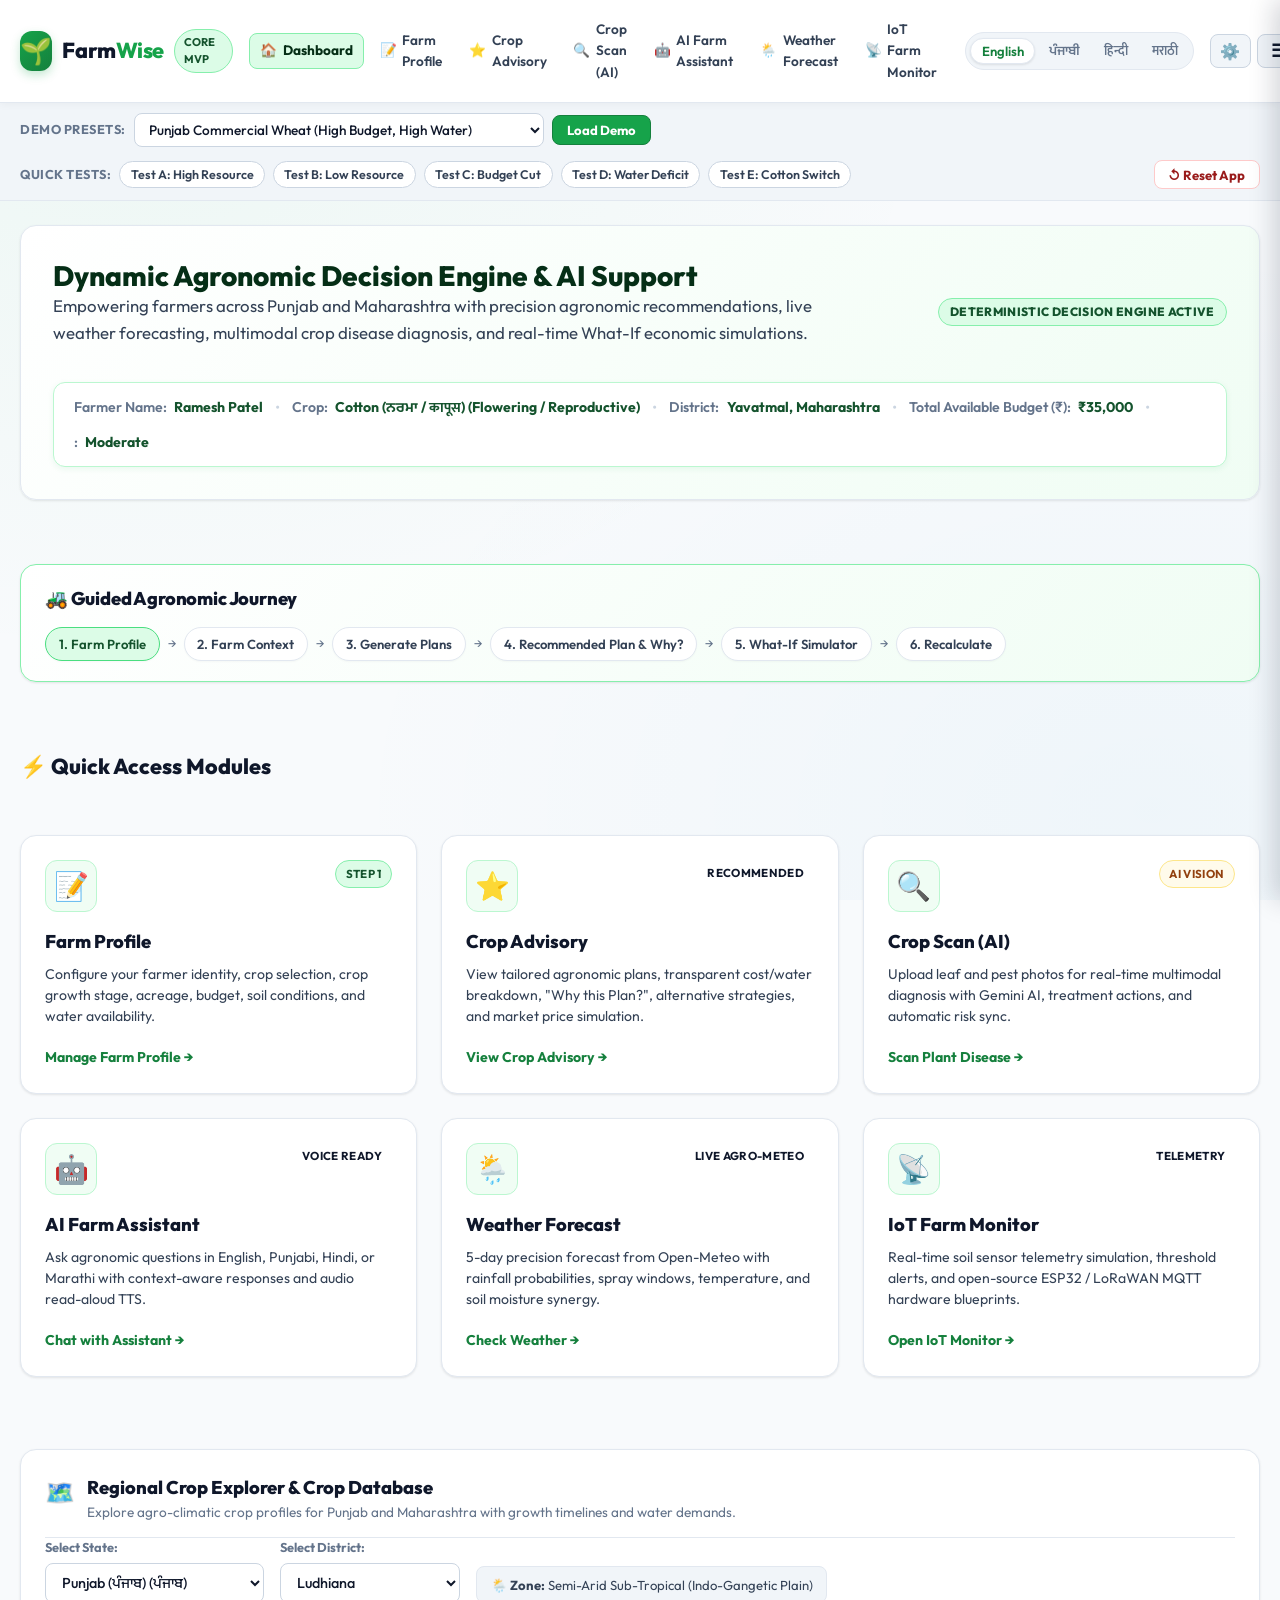
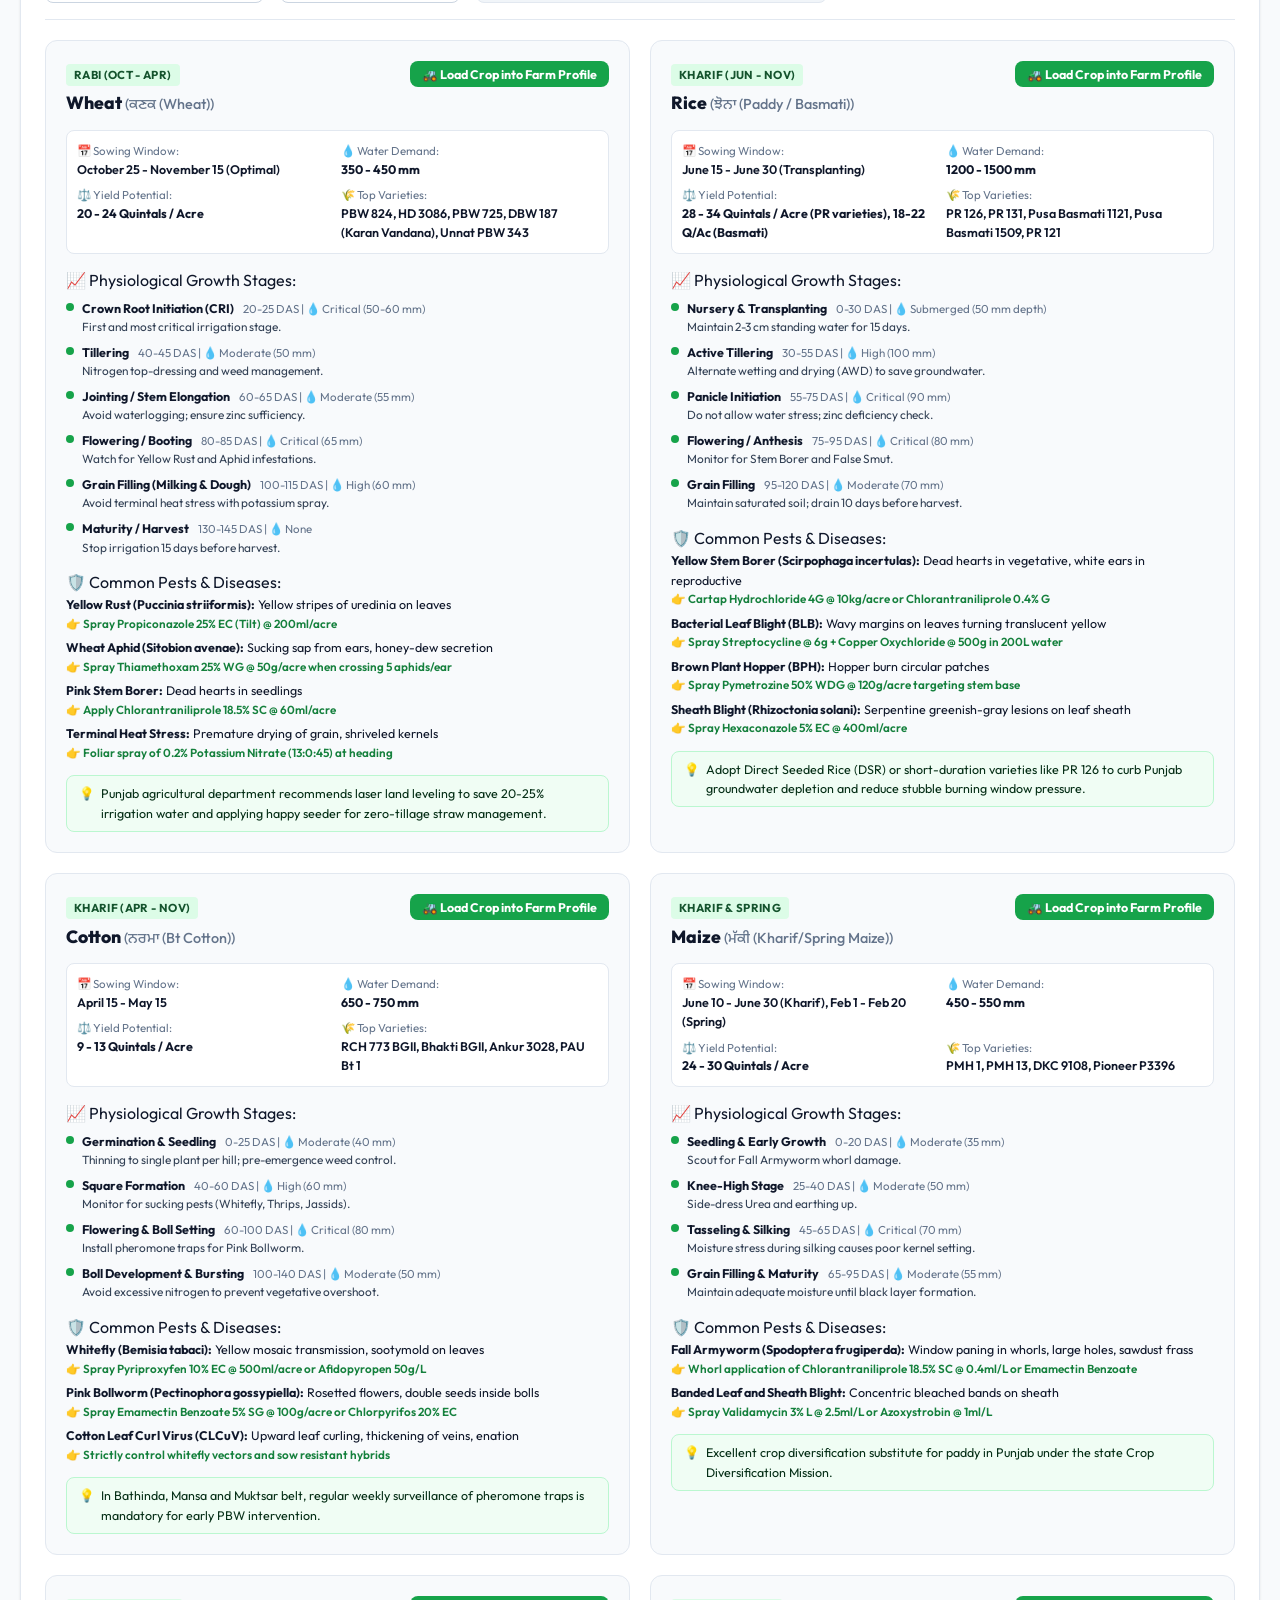
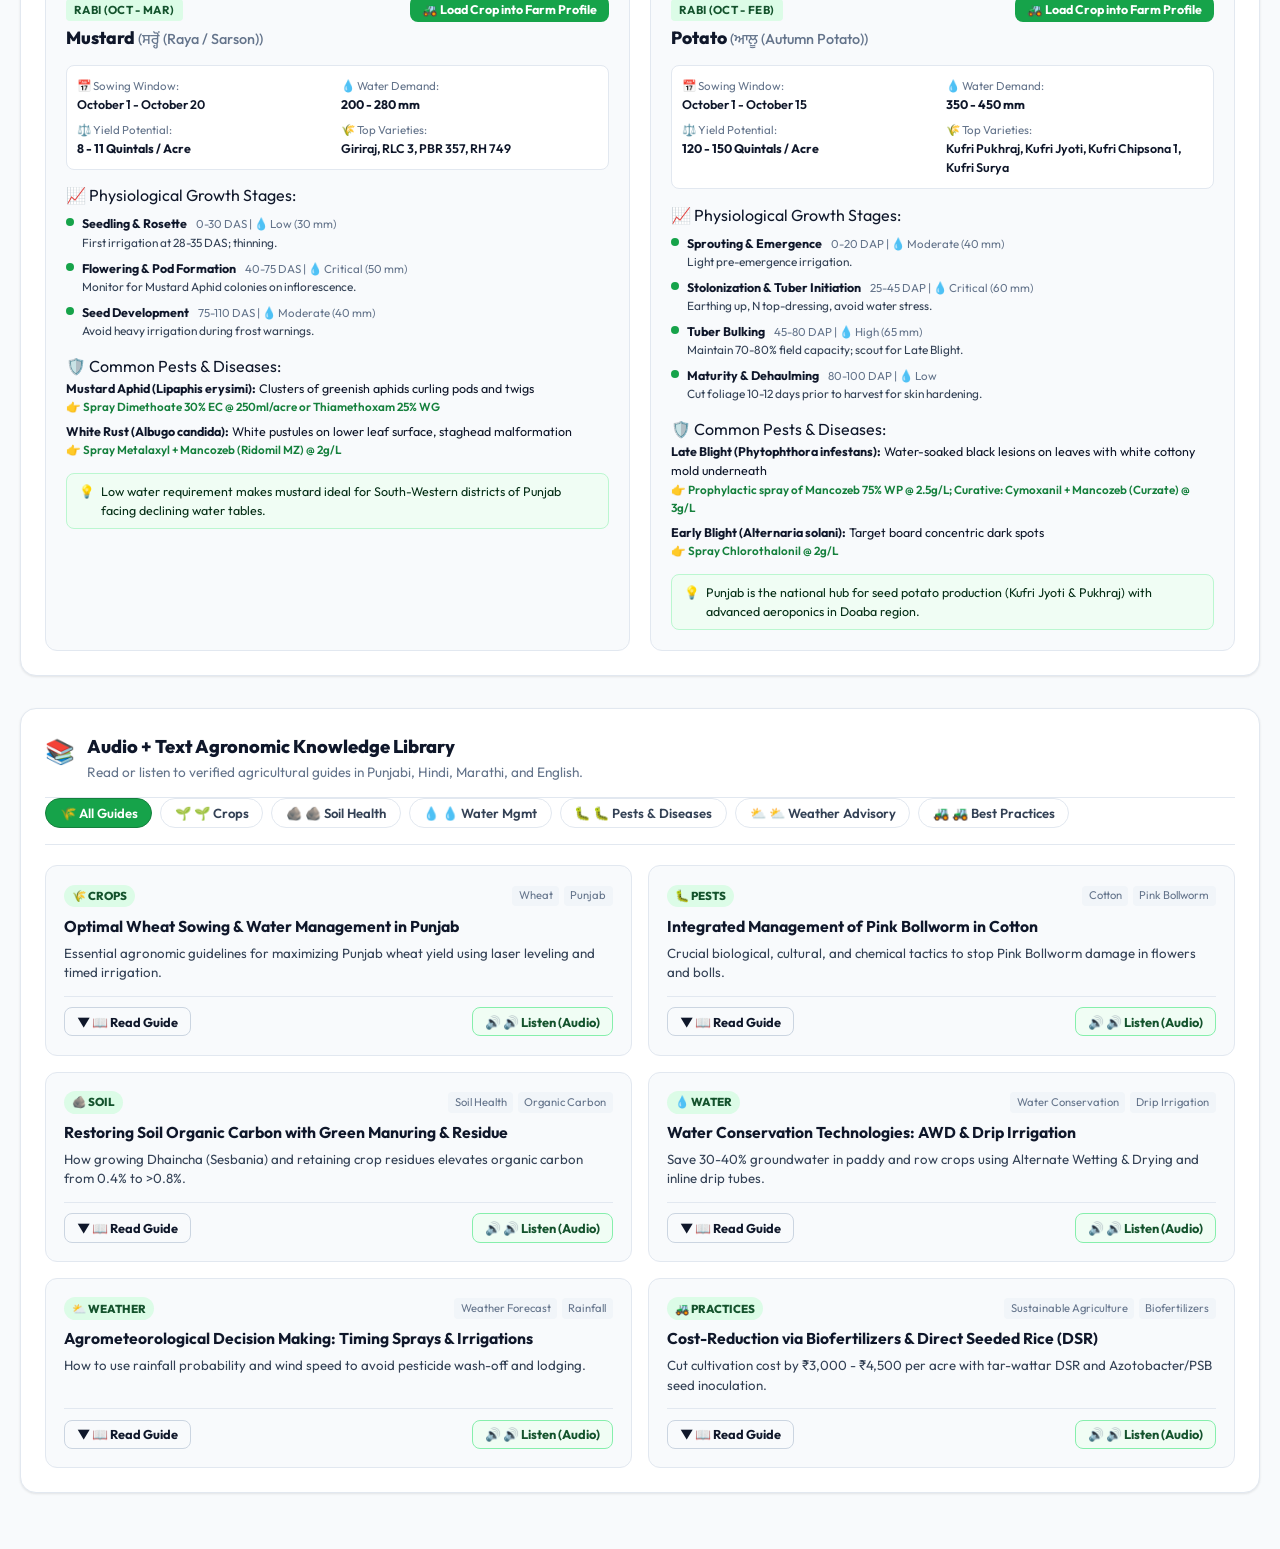
==== commit 856b3051: "Created seperate sections for users to navigate" ====
--- a/index.html
+++ b/index.html
@@ -1,48 +1,86 @@
 <!DOCTYPE html>
 <html lang="en">
+
 <head>
   <meta charset="UTF-8">
   <meta name="viewport" content="width=device-width, initial-scale=1.0">
-  <meta name="description" content="FarmWise - Farmer-First AI Agronomic Decision Support System & What-If Simulator for Precision Farming.">
+  <meta name="description"
+    content="FarmWise - Farmer-First AI Agronomic Decision Support System & What-If Simulator for Precision Farming.">
   <title>FarmWise - Farmer-First AI Decision Engine</title>
 
   <!-- Google Fonts: Outfit, Inter, Mukta (Devanagari/Hindi/Marathi), Noto Sans Gurmukhi (Punjabi) -->
   <link rel="preconnect" href="https://fonts.googleapis.com">
   <link rel="preconnect" href="https://fonts.gstatic.com" crossorigin>
-  <link href="https://fonts.googleapis.com/css2?family=Inter:wght@400;500;600;700;800&family=Mukta:wght@400;500;600;700;800&family=Noto+Sans+Gurmukhi:wght@400;500;600;700;800&family=Outfit:wght@400;500;600;700;800;900&display=swap" rel="stylesheet">
+  <link
+    href="https://fonts.googleapis.com/css2?family=Inter:wght@400;500;600;700;800&family=Mukta:wght@400;500;600;700;800&family=Noto+Sans+Gurmukhi:wght@400;500;600;700;800&family=Outfit:wght@400;500;600;700;800;900&display=swap"
+    rel="stylesheet">
 
   <!-- Core Stylesheets -->
   <link rel="stylesheet" href="css/design-system.css">
   <link rel="stylesheet" href="css/components.css">
   <link rel="stylesheet" href="css/responsive.css">
 </head>
-<body>
+
+<body data-page="home">
 
   <!-- Top Application Header with Prominent Language Selector and Settings -->
   <header class="app-header">
     <div class="header-inner">
-      <div class="brand-logo" onclick="scrollToSection('journey-banner-section')" style="cursor: pointer;">
+      <a href="index.html" class="brand-logo" style="text-decoration: none;">
         <div class="brand-icon">🌱</div>
         <div class="brand-name">Farm<span>Wise</span></div>
         <span class="brand-badge" data-i18n="app.badge">Punjab MVP</span>
-      </div>
-
-        <!-- Multilingual Language Switcher -->
-        <div class="header-lang-selector" id="lang-selector-group">
-          <button type="button" class="lang-btn active" data-lang="en">English</button>
-          <button type="button" class="lang-btn" data-lang="pa">ਪੰਜਾਬੀ</button>
-          <button type="button" class="lang-btn" data-lang="hi">हिन्दी</button>
-          <button type="button" class="lang-btn" data-lang="mr">मराठी</button>
-        </div>
-
-        <!-- Header Actions: Settings & Collapsible Menu Trigger -->
-        <div class="header-actions-group flex-row gap-xs">
-          <button type="button" class="btn-settings-header" id="btn-open-settings-header" title="Settings & API Key">⚙️</button>
-          <button type="button" class="btn-nav-menu" id="btn-nav-menu" aria-label="Open navigation menu" aria-expanded="false" aria-controls="nav-drawer">
-            <span class="nav-menu-icon">☰</span>
-            <span data-i18n="nav.menu">Menu</span>
-          </button>
-        </div>
+      </a>
+
+      <!-- Desktop Navigation Links -->
+      <nav class="header-nav" aria-label="Main Navigation">
+        <a href="index.html" class="header-nav-link active" data-page="home">
+          <span>🏠</span>
+          <span data-i18n="nav.dashboard">Home</span>
+        </a>
+        <a href="profile.html" class="header-nav-link" data-page="profile">
+          <span>📝</span>
+          <span data-i18n="nav.profile">Farm Profile</span>
+        </a>
+        <a href="advisory.html" class="header-nav-link" data-page="advisory">
+          <span>⭐</span>
+          <span data-i18n="nav.recommendation">Crop Advisory</span>
+        </a>
+        <a href="crop-scan.html" class="header-nav-link" data-page="crop-scan">
+          <span>🔍</span>
+          <span data-i18n="nav.cropScan">Crop Scan</span>
+        </a>
+        <a href="assistant.html" class="header-nav-link" data-page="assistant">
+          <span>🤖</span>
+          <span data-i18n="nav.assistant">AI Assistant</span>
+        </a>
+        <a href="weather.html" class="header-nav-link" data-page="weather">
+          <span>🌦️</span>
+          <span data-i18n="nav.weather">Weather</span>
+        </a>
+        <a href="iot.html" class="header-nav-link" data-page="iot">
+          <span>📡</span>
+          <span data-i18n="nav.iot">IoT</span>
+        </a>
+      </nav>
+
+      <!-- Multilingual Language Switcher -->
+      <div class="header-lang-selector" id="lang-selector-group">
+        <button type="button" class="lang-btn active" data-lang="en">English</button>
+        <button type="button" class="lang-btn" data-lang="pa">ਪੰਜਾਬੀ</button>
+        <button type="button" class="lang-btn" data-lang="hi">हिन्दी</button>
+        <button type="button" class="lang-btn" data-lang="mr">मराठी</button>
+      </div>
+
+      <!-- Header Actions: Settings & Collapsible Menu Trigger -->
+      <div class="header-actions-group flex-row gap-xs">
+        <button type="button" class="btn-settings-header" id="btn-open-settings-header"
+          title="Settings & API Key">⚙️</button>
+        <button type="button" class="btn-nav-menu" id="btn-nav-menu" aria-label="Open navigation menu"
+          aria-expanded="false" aria-controls="nav-drawer">
+          <span class="nav-menu-icon">☰</span>
+          <span data-i18n="nav.menu">Menu</span>
+        </button>
       </div>
     </div>
   </header>
@@ -60,53 +98,38 @@
           <div class="drawer-subtitle" data-i18n="nav.allSections">All Modules & Sections</div>
         </div>
       </div>
-      <button type="button" id="btn-close-nav-drawer" class="btn-drawer-close" aria-label="Close navigation menu">✕</button>
+      <button type="button" id="btn-close-nav-drawer" class="btn-drawer-close"
+        aria-label="Close navigation menu">✕</button>
     </div>
 
     <div class="drawer-body">
       <div class="drawer-section-heading" data-i18n="nav.allSections">All Modules & Navigation</div>
       <nav class="drawer-nav-list" id="drawer-nav-list">
-        <a href="#journey-banner-section" class="drawer-nav-item active" data-target="journey-banner-section">
-          <span class="drawer-nav-icon">📊</span>
-          <span class="drawer-nav-text" data-i18n="nav.dashboard">Dashboard</span>
-        </a>
-        <a href="#section-profile" class="drawer-nav-item" data-target="section-profile">
+        <a href="index.html" class="drawer-nav-item active" data-page="home">
+          <span class="drawer-nav-icon">🏠</span>
+          <span class="drawer-nav-text" data-i18n="nav.dashboard">Home</span>
+        </a>
+        <a href="profile.html" class="drawer-nav-item" data-page="profile">
           <span class="drawer-nav-icon">📝</span>
           <span class="drawer-nav-text" data-i18n="nav.profile">Farm Profile</span>
         </a>
-        <a href="#section-recommendation" class="drawer-nav-item" data-target="section-recommendation">
-          <span class="drawer-nav-icon">★</span>
+        <a href="advisory.html" class="drawer-nav-item" data-page="advisory">
+          <span class="drawer-nav-icon">⭐</span>
           <span class="drawer-nav-text" data-i18n="nav.recommendation">Crop Advisory</span>
         </a>
-        <a href="#section-alternatives" class="drawer-nav-item" data-target="section-alternatives">
-          <span class="drawer-nav-icon">⚖️</span>
-          <span class="drawer-nav-text" data-i18n="nav.alternatives">Alternative Plans</span>
-        </a>
-        <a href="#section-whatif" class="drawer-nav-item" data-target="section-whatif">
-          <span class="drawer-nav-icon">⚡</span>
-          <span class="drawer-nav-text" data-i18n="nav.whatif">What-If Simulator</span>
-        </a>
-        <a href="#section-cropscan" class="drawer-nav-item" data-target="section-cropscan">
+        <a href="crop-scan.html" class="drawer-nav-item" data-page="crop-scan">
           <span class="drawer-nav-icon">🔍</span>
           <span class="drawer-nav-text" data-i18n="nav.cropScan">Crop Scan (AI)</span>
         </a>
-        <a href="#section-assistant" class="drawer-nav-item" data-target="section-assistant">
+        <a href="assistant.html" class="drawer-nav-item" data-page="assistant">
           <span class="drawer-nav-icon">🤖</span>
           <span class="drawer-nav-text" data-i18n="nav.assistant">AI Farm Assistant</span>
         </a>
-        <a href="#section-library" class="drawer-nav-item" data-target="section-library">
-          <span class="drawer-nav-icon">📚</span>
-          <span class="drawer-nav-text" data-i18n="nav.library">Knowledge Library</span>
-        </a>
-        <a href="#section-regional" class="drawer-nav-item" data-target="section-regional">
-          <span class="drawer-nav-icon">🗺️</span>
-          <span class="drawer-nav-text" data-i18n="nav.regionalCrops">Regional Crops</span>
-        </a>
-        <a href="#section-weather" class="drawer-nav-item" data-target="section-weather">
+        <a href="weather.html" class="drawer-nav-item" data-page="weather">
           <span class="drawer-nav-icon">🌦️</span>
           <span class="drawer-nav-text" data-i18n="nav.weather">Weather Forecast</span>
         </a>
-        <a href="#section-iot" class="drawer-nav-item" data-target="section-iot">
+        <a href="iot.html" class="drawer-nav-item" data-page="iot">
           <span class="drawer-nav-icon">📡</span>
           <span class="drawer-nav-text" data-i18n="nav.iot">IoT Farm Monitor</span>
         </a>
@@ -133,114 +156,161 @@
   <!-- Main Container -->
   <main class="main-content">
 
-    <!-- User Journey Stepper Banner -->
+    <!-- Hero Welcome Card & Live Farm Context Banner -->
+    <div class="home-hero-card">
+      <div class="home-hero-header">
+        <div>
+          <h1 class="home-hero-title" data-i18n="app.subtitle">Farmer-First AI Decision Engine & Decision Support</h1>
+          <p class="home-hero-desc">
+            Empowering farmers across Punjab and Maharashtra with precision agronomic recommendations, live weather
+            forecasting, multimodal crop disease diagnosis, and real-time What-If economic simulations.
+          </p>
+        </div>
+        <span class="badge badge-emerald" data-i18n="app.deterministicActive">Deterministic Calculation Active</span>
+      </div>
+
+      <!-- Live Context Status Strip -->
+      <div class="home-status-strip" id="home-status-strip">
+        <!-- Rendered reactively from farmStore in app.js -->
+      </div>
+    </div>
+
+    <!-- Farmer Journey Stepper -->
     <section class="journey-banner" id="journey-banner-section">
       <div class="journey-title-row">
-        <h1 class="journey-main-title" data-i18n="app.subtitle">Farmer-First AI Decision Engine & Decision Support</h1>
-        <span class="badge badge-emerald" data-i18n="app.deterministicActive">Deterministic Calculation Active</span>
+        <h2 class="journey-main-title" style="font-size: 1.15rem;">🚜 Guided Agronomic Journey</h2>
       </div>
       <div class="journey-steps-list">
-        <div class="step-chip active" onclick="scrollToSection('section-profile')" data-i18n="stepper.step1">
+        <a href="profile.html" class="step-chip active" style="text-decoration: none;" data-i18n="stepper.step1">
           1. Farm Profile
-        </div>
-        <span class="step-arrow">→</span>
-        <div class="step-chip" onclick="scrollToSection('section-profile')" data-i18n="stepper.step2">
+        </a>
+        <span class="step-arrow">→</span>
+        <a href="profile.html" class="step-chip" style="text-decoration: none;" data-i18n="stepper.step2">
           2. Farm Context
-        </div>
-        <span class="step-arrow">→</span>
-        <div class="step-chip" onclick="scrollToSection('section-recommendation')" data-i18n="stepper.step3">
+        </a>
+        <span class="step-arrow">→</span>
+        <a href="advisory.html" class="step-chip" style="text-decoration: none;" data-i18n="stepper.step3">
           3. Generate Plans
-        </div>
-        <span class="step-arrow">→</span>
-        <div class="step-chip" onclick="scrollToSection('section-recommendation')" data-i18n="stepper.step4">
+        </a>
+        <span class="step-arrow">→</span>
+        <a href="advisory.html" class="step-chip" style="text-decoration: none;" data-i18n="stepper.step4">
           4. Recommended Plan & Why?
-        </div>
-        <span class="step-arrow">→</span>
-        <div class="step-chip" onclick="scrollToSection('section-whatif')" data-i18n="stepper.step5">
+        </a>
+        <span class="step-arrow">→</span>
+        <a href="advisory.html#whatif-simulator-container" class="step-chip" style="text-decoration: none;"
+          data-i18n="stepper.step5">
           5. What-If Simulator
-        </div>
-        <span class="step-arrow">→</span>
-        <div class="step-chip" onclick="scrollToSection('section-whatif')" data-i18n="stepper.step6">
+        </a>
+        <span class="step-arrow">→</span>
+        <a href="advisory.html#whatif-simulator-container" class="step-chip" style="text-decoration: none;"
+          data-i18n="stepper.step6">
           6. Recalculate
-        </div>
+        </a>
       </div>
     </section>
 
-    <!-- Top 2-Column Section: Profile Form + Live Context Display -->
-    <section id="section-profile" class="section-grid-2col">
-      <!-- Farm Profile Form -->
-      <div class="form-card" id="farm-profile-container">
-        <!-- Rendered & localized by profileForm.js -->
-      </div>
-
-      <!-- Live Centralized Farm Context Display -->
-      <div class="context-summary-wrapper">
-        <div id="farm-context-summary">
-          <!-- Populated by contextDisplay.js -->
-        </div>
+    <!-- 6 Quick Access Module Cards -->
+    <div class="home-section-title-row">
+      <h2 class="home-section-title">⚡ Quick Access Modules</h2>
+    </div>
+
+    <div class="home-modules-grid">
+      <!-- 1. Farm Profile -->
+      <a href="profile.html" class="home-module-card">
+        <div>
+          <div class="home-module-top">
+            <div class="home-module-icon-wrap">📝</div>
+            <span class="home-module-badge badge badge-emerald">Step 1</span>
+          </div>
+          <h3 class="home-module-title" data-i18n="nav.profile">Farm Profile</h3>
+          <p class="home-module-desc">Configure your farmer identity, crop selection, crop growth stage, acreage,
+            budget, soil conditions, and water availability.</p>
+        </div>
+        <span class="home-module-action">Manage Farm Profile →</span>
+      </a>
+
+      <!-- 2. Crop Advisory -->
+      <a href="advisory.html" class="home-module-card">
+        <div>
+          <div class="home-module-top">
+            <div class="home-module-icon-wrap">⭐</div>
+            <span class="home-module-badge badge badge-primary">Recommended</span>
+          </div>
+          <h3 class="home-module-title" data-i18n="nav.recommendation">Crop Advisory & What-If</h3>
+          <p class="home-module-desc">View tailored agronomic plans, transparent cost/water breakdown, "Why this Plan?",
+            alternative strategies, and market price simulation.</p>
+        </div>
+        <span class="home-module-action">View Crop Advisory →</span>
+      </a>
+
+      <!-- 3. Crop Scan -->
+      <a href="crop-scan.html" class="home-module-card">
+        <div>
+          <div class="home-module-top">
+            <div class="home-module-icon-wrap">🔍</div>
+            <span class="home-module-badge badge badge-amber">AI Vision</span>
+          </div>
+          <h3 class="home-module-title" data-i18n="nav.cropScan">Crop Scan (AI)</h3>
+          <p class="home-module-desc">Upload leaf and pest photos for real-time multimodal diagnosis with Gemini AI,
+            treatment actions, and automatic risk sync.</p>
+        </div>
+        <span class="home-module-action">Scan Plant Disease →</span>
+      </a>
+
+      <!-- 4. AI Assistant -->
+      <a href="assistant.html" class="home-module-card">
+        <div>
+          <div class="home-module-top">
+            <div class="home-module-icon-wrap">🤖</div>
+            <span class="home-module-badge badge badge-indigo">Voice Ready</span>
+          </div>
+          <h3 class="home-module-title" data-i18n="nav.assistant">AI Farm Assistant</h3>
+          <p class="home-module-desc">Ask agronomic questions in English, Punjabi, Hindi, or Marathi with context-aware
+            responses and audio read-aloud TTS.</p>
+        </div>
+        <span class="home-module-action">Chat with Assistant →</span>
+      </a>
+
+      <!-- 5. Weather -->
+      <a href="weather.html" class="home-module-card">
+        <div>
+          <div class="home-module-top">
+            <div class="home-module-icon-wrap">🌦️</div>
+            <span class="home-module-badge badge badge-sky">Live Agro-Meteo</span>
+          </div>
+          <h3 class="home-module-title" data-i18n="nav.weather">Weather Forecast</h3>
+          <p class="home-module-desc">5-day precision forecast from Open-Meteo with rainfall probabilities, spray
+            windows, temperature, and soil moisture synergy.</p>
+        </div>
+        <span class="home-module-action">Check Weather →</span>
+      </a>
+
+      <!-- 6. IoT Farm Monitor -->
+      <a href="iot.html" class="home-module-card">
+        <div>
+          <div class="home-module-top">
+            <div class="home-module-icon-wrap">📡</div>
+            <span class="home-module-badge badge badge-purple">Telemetry</span>
+          </div>
+          <h3 class="home-module-title" data-i18n="nav.iot">IoT Farm Monitor</h3>
+          <p class="home-module-desc">Real-time soil sensor telemetry simulation, threshold alerts, and open-source
+            ESP32 / LoRaWAN MQTT hardware blueprints.</p>
+        </div>
+        <span class="home-module-action">Open IoT Monitor →</span>
+      </a>
+    </div>
+
+    <!-- Regional Crop Explorer Section -->
+    <section id="section-regional" class="mt-xl">
+      <div id="regional-crops-container">
+        <!-- Populated by regionalCropsView.js -->
       </div>
     </section>
 
-    <!-- Recommended Plan Hero View -->
-    <section id="section-recommendation">
-      <div id="recommended-plan-container">
-        <!-- Populated by recommendationView.js -->
-      </div>
-    </section>
-
-    <!-- Alternative Plans & Feasibility Comparison -->
-    <section id="section-alternatives">
-      <div id="alternative-plans-container">
-        <!-- Populated by alternativesView.js -->
-      </div>
-    </section>
-
-    <!-- Interactive Real-Time What-If Simulator -->
-    <section id="section-whatif">
-      <div id="whatif-simulator-container">
-        <!-- Populated by whatIfSimulator.js -->
-      </div>
-    </section>
-
-    <!-- Multimodal AI Crop Disease Scanner -->
-    <section id="section-cropscan">
-      <div id="crop-scan-container">
-        <!-- Populated by cropScanView.js -->
-      </div>
-    </section>
-
-    <!-- Context-Aware AI Farm Assistant -->
-    <section id="section-assistant">
-      <div id="ai-assistant-container">
-        <!-- Populated by assistantView.js -->
-      </div>
-    </section>
-
-    <!-- Multilingual Audio + Text Knowledge Library -->
-    <section id="section-library">
+    <!-- Multilingual Audio + Text Knowledge Library Section -->
+    <section id="section-library" class="mt-xl">
       <div id="knowledge-library-container">
         <!-- Populated by knowledgeLibraryView.js -->
-      </div>
-    </section>
-
-    <!-- Regional Crop Explorer -->
-    <section id="section-regional">
-      <div id="regional-crops-container">
-        <!-- Populated by regionalCropsView.js -->
-      </div>
-    </section>
-
-    <!-- Agro-Weather & 5-Day Rainfall Forecast -->
-    <section id="section-weather">
-      <div id="weather-container">
-        <!-- Populated by weatherView.js -->
-      </div>
-    </section>
-
-    <!-- IoT Farm Monitor (Simulation Mode & Hardware Specs) -->
-    <section id="section-iot">
-      <div id="iot-monitor-container">
-        <!-- Populated by iotMonitorView.js -->
       </div>
     </section>
 
@@ -252,4 +322,5 @@
   <!-- Application Bootstrap -->
   <script type="module" src="js/app.js"></script>
 </body>
-</html>
+
+</html>
--- a/css/components.css
+++ b/css/components.css
@@ -102,24 +102,39 @@
 .header-nav {
   display: flex;
   align-items: center;
-  gap: 0.4rem;
-}
-
+  gap: 0.25rem;
+}
+
+.header-nav-link,
 .nav-link {
-  font-size: 0.88rem;
+  font-size: 0.85rem;
   font-weight: 600;
   color: var(--text-sub);
-  padding: 0.4rem 0.75rem;
+  padding: 0.4rem 0.65rem;
   border-radius: var(--radius-sm);
   transition: all var(--transition-fast);
   cursor: pointer;
   background: transparent;
-  border: none;
-}
-
+  border: 1px solid transparent;
+  text-decoration: none;
+  display: inline-flex;
+  align-items: center;
+  gap: 0.35rem;
+}
+
+.header-nav-link:hover,
 .nav-link:hover {
   color: var(--primary-700);
   background: var(--primary-50);
+  border-color: var(--primary-100);
+}
+
+.header-nav-link.active,
+.nav-link.active {
+  color: var(--primary-900);
+  background: var(--primary-100);
+  border-color: var(--primary-300);
+  font-weight: 700;
 }
 
 /* Demo Controls Bar */
@@ -2929,13 +2944,200 @@
   color: #be123c !important;
 }
 
+/* ==========================================================================
+   Home Page Dashboard & Quick-Access Module Grid Styles
+   ========================================================================== */
+.home-hero-card {
+  background: linear-gradient(135deg, #ffffff 0%, #f0fdf4 100%);
+  border: 1px solid var(--border-subtle);
+  border-radius: var(--radius-lg);
+  padding: 2rem;
+  margin-bottom: 2rem;
+  box-shadow: var(--shadow-sm);
+  position: relative;
+  overflow: hidden;
+}
+
+.home-hero-header {
+  display: flex;
+  align-items: center;
+  justify-content: space-between;
+  flex-wrap: wrap;
+  gap: 1rem;
+  margin-bottom: 1rem;
+}
+
+.home-hero-title {
+  font-size: 1.75rem;
+  font-weight: 800;
+  color: var(--primary-900);
+  line-height: 1.25;
+}
+
+.home-hero-desc {
+  font-size: 1.05rem;
+  color: var(--text-sub);
+  max-width: 760px;
+  line-height: 1.6;
+  margin-bottom: 1.25rem;
+}
+
+.home-status-strip {
+  display: flex;
+  flex-wrap: wrap;
+  align-items: center;
+  gap: 0.75rem;
+  background: #ffffff;
+  border: 1px solid var(--primary-200);
+  border-radius: var(--radius-md);
+  padding: 0.75rem 1.25rem;
+  box-shadow: 0 2px 6px rgba(22, 163, 74, 0.08);
+}
+
+.home-status-item {
+  display: flex;
+  align-items: center;
+  gap: 0.45rem;
+  font-size: 0.88rem;
+  color: var(--text-main);
+}
+
+.home-status-label {
+  font-weight: 600;
+  color: var(--text-muted);
+}
+
+.home-status-val {
+  font-weight: 700;
+  color: var(--primary-800);
+}
+
+.home-status-divider {
+  color: var(--border-medium);
+}
+
+.home-section-title-row {
+  display: flex;
+  align-items: center;
+  justify-content: space-between;
+  margin: 2.25rem 0 1.25rem;
+}
+
+.home-section-title {
+  font-size: 1.35rem;
+  font-weight: 800;
+  color: var(--text-main);
+  display: flex;
+  align-items: center;
+  gap: 0.6rem;
+}
+
+.home-modules-grid {
+  display: grid;
+  grid-template-columns: repeat(3, 1fr);
+  gap: 1.5rem;
+  margin-bottom: 2.5rem;
+}
+
+.home-module-card {
+  background: #ffffff;
+  border: 1px solid var(--border-subtle);
+  border-radius: var(--radius-lg);
+  padding: 1.5rem;
+  box-shadow: var(--shadow-sm);
+  display: flex;
+  flex-direction: column;
+  justify-content: space-between;
+  transition: all 0.25s ease;
+  position: relative;
+  text-decoration: none;
+  color: inherit;
+}
+
+.home-module-card:hover {
+  transform: translateY(-4px);
+  box-shadow: 0 12px 24px -6px rgba(15, 23, 42, 0.1);
+  border-color: var(--primary-400);
+}
+
+.home-module-top {
+  display: flex;
+  align-items: flex-start;
+  justify-content: space-between;
+  margin-bottom: 1rem;
+}
+
+.home-module-icon-wrap {
+  width: 52px;
+  height: 52px;
+  border-radius: var(--radius-md);
+  display: flex;
+  align-items: center;
+  justify-content: center;
+  font-size: 1.75rem;
+  background: var(--primary-50);
+  border: 1px solid var(--primary-200);
+}
+
+.home-module-badge {
+  font-size: 0.72rem;
+  font-weight: 700;
+  text-transform: uppercase;
+  padding: 0.25rem 0.6rem;
+  border-radius: var(--radius-full);
+}
+
+.home-module-title {
+  font-size: 1.15rem;
+  font-weight: 800;
+  color: var(--text-main);
+  margin-bottom: 0.45rem;
+}
+
+.home-module-desc {
+  font-size: 0.88rem;
+  color: var(--text-sub);
+  line-height: 1.5;
+  margin-bottom: 1.25rem;
+}
+
+.home-module-action {
+  display: inline-flex;
+  align-items: center;
+  gap: 0.5rem;
+  font-size: 0.88rem;
+  font-weight: 700;
+  color: var(--primary-700);
+  transition: gap 0.2s ease;
+}
+
+.home-module-card:hover .home-module-action {
+  color: var(--primary-800);
+  gap: 0.75rem;
+}
+
 /* Responsive adjustments */
+@media (max-width: 1024px) {
+  .home-modules-grid {
+    grid-template-columns: repeat(2, 1fr);
+  }
+}
+
 @media (max-width: 900px) {
   .scan-input-layout, .articles-grid, .regional-crops-grid, .iot-dials-grid, .hw-specs-grid, .hw-sensor-items, .weather-hero-metrics, .econ-metrics-grid {
     grid-template-columns: 1fr !important;
   }
   .forecast-cards-row {
     grid-template-columns: repeat(3, 1fr) !important;
+  }
+}
+
+@media (max-width: 640px) {
+  .home-modules-grid {
+    grid-template-columns: 1fr;
+  }
+  .header-nav {
+    display: none;
   }
 }
 
@@ -2952,3 +3154,4 @@
 }
 
 
+
